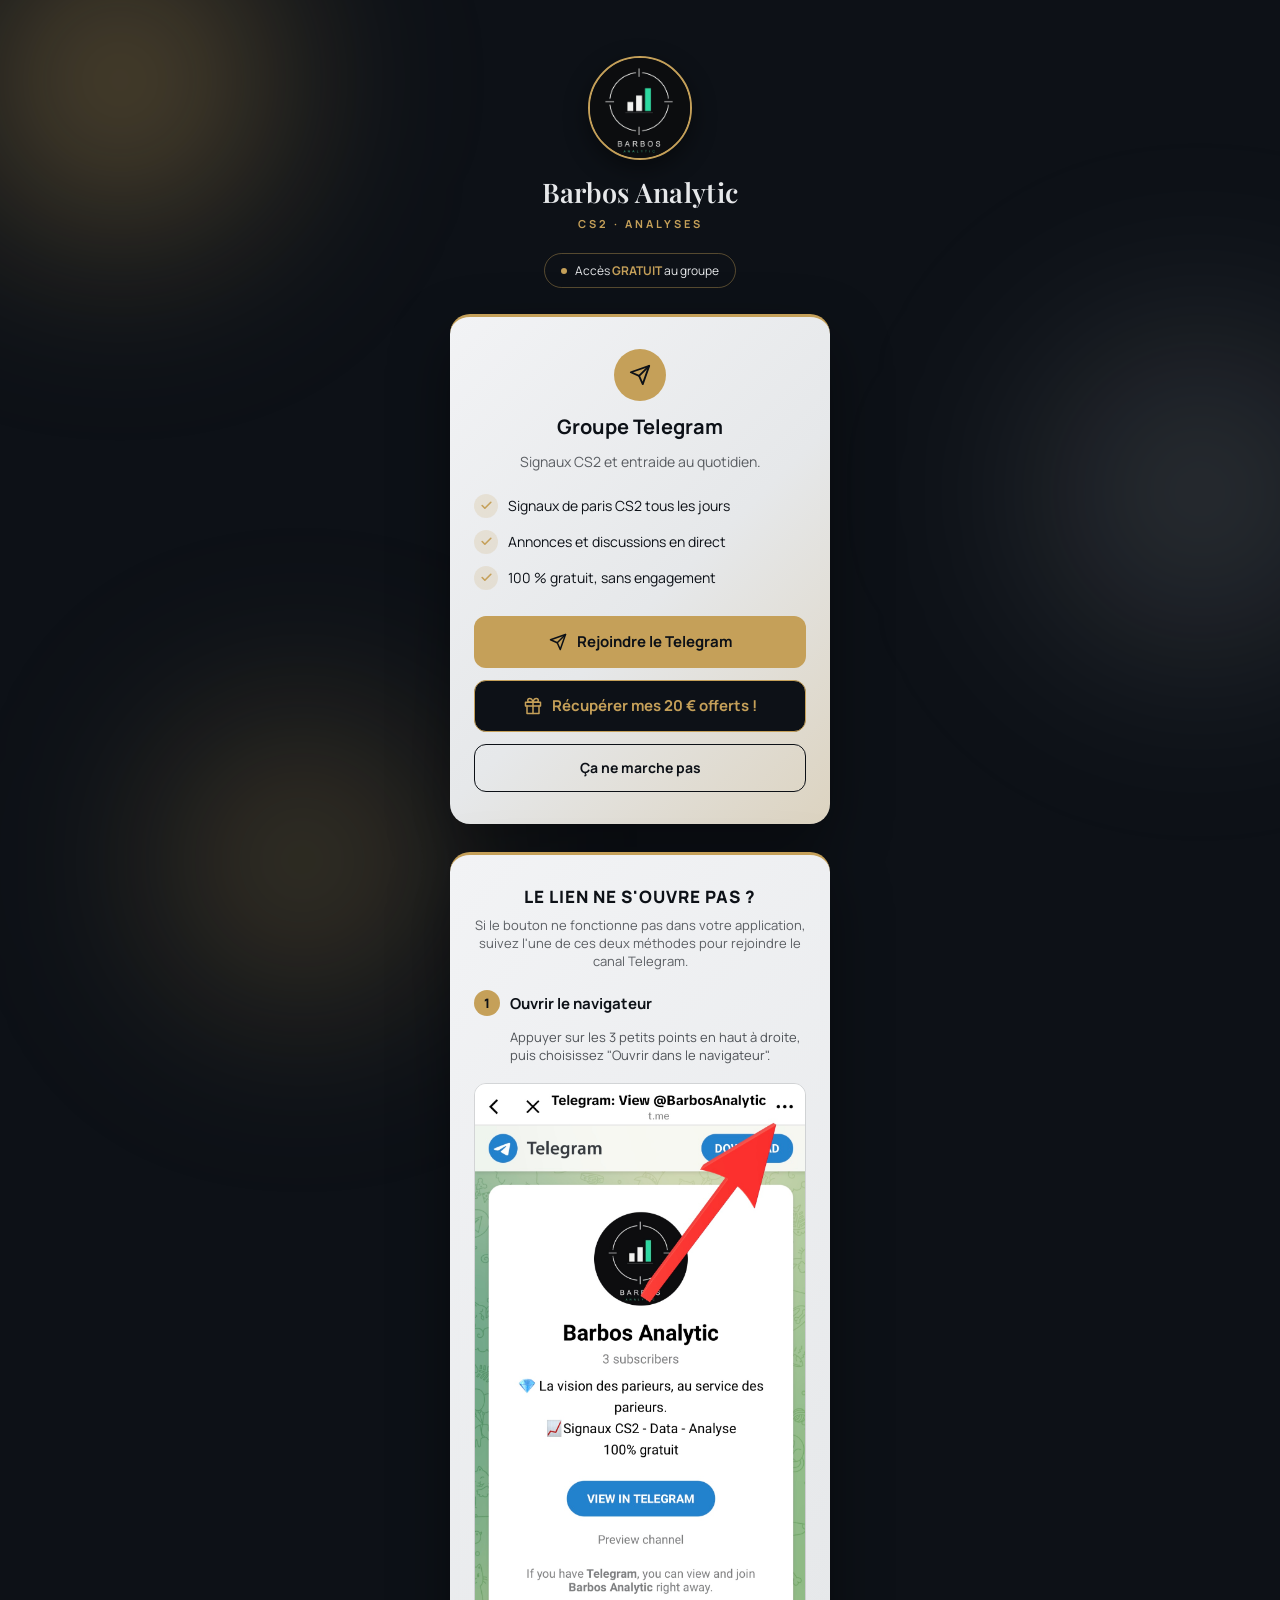
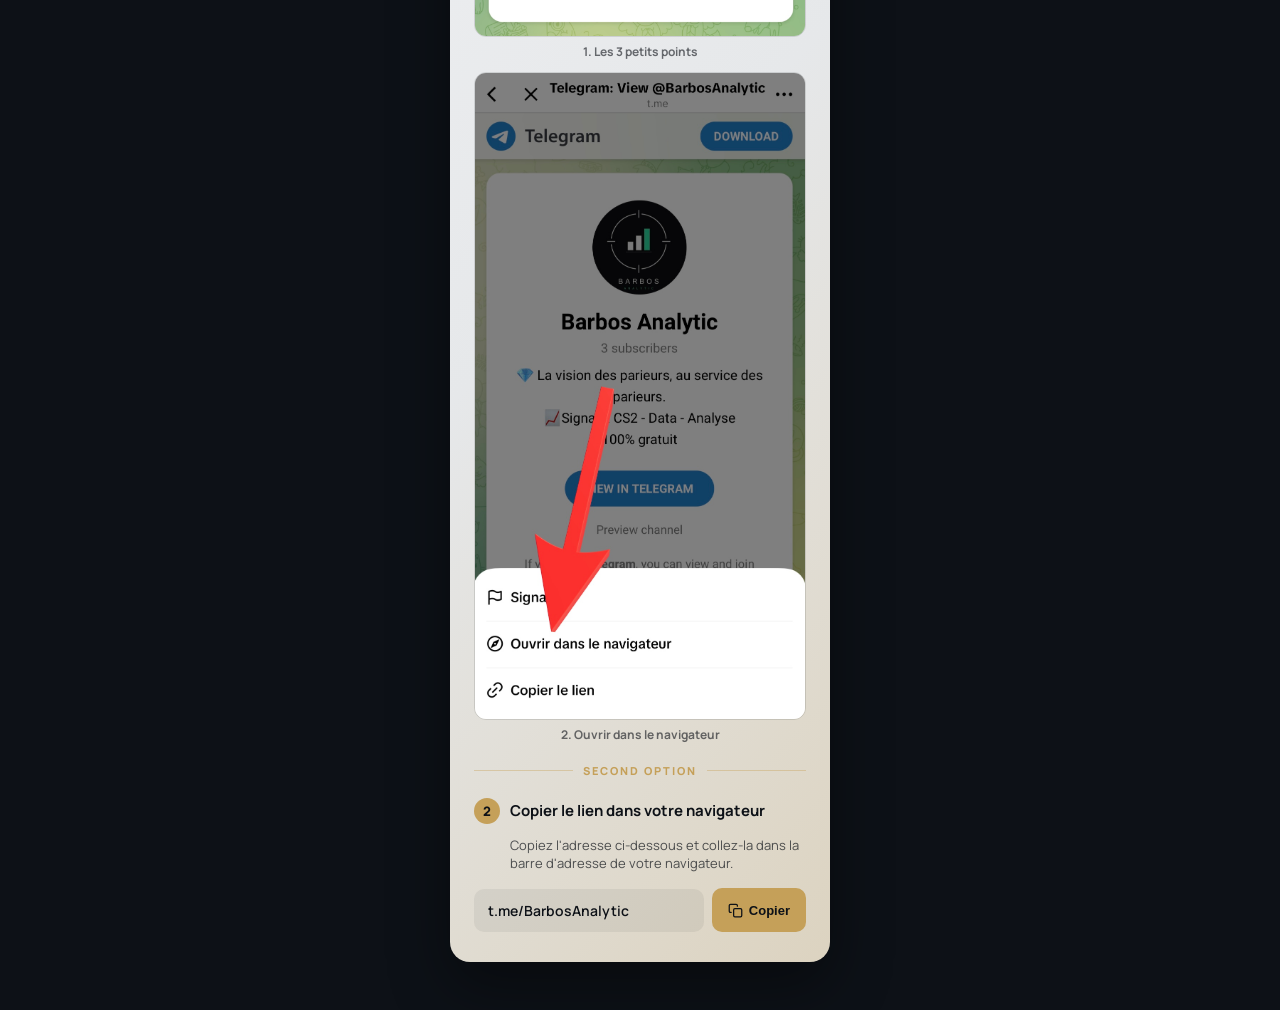
==== index.html @ 4b5868a9 "Add files via upload" ====
<!doctype html>
<html lang="fr">
<head>
<meta charset="utf-8">
<meta name="viewport" content="width=device-width, initial-scale=1">
<title>Barbos Analytic</title>
<link rel="preconnect" href="https://fonts.googleapis.com">
<link href="https://fonts.googleapis.com/css2?family=Playfair+Display:wght@600;700&family=Manrope:wght@400;500;600;700;800&display=swap" rel="stylesheet">
<style>
  *{box-sizing:border-box}
  html{scroll-behavior:smooth}
  body{margin:0; background:#0D1117;}
  a{text-decoration:none}

  @keyframes drift1 {
    0%, 100% { transform: translate(0, 0) scale(1); }
    50% { transform: translate(50px, -40px) scale(1.12); }
  }
  @keyframes drift2 {
    0%, 100% { transform: translate(0, 0) scale(1); }
    50% { transform: translate(-60px, 50px) scale(1.08); }
  }
  @keyframes drift3 {
    0%, 100% { transform: translate(0, 0) scale(1); }
    50% { transform: translate(40px, 45px) scale(1.15); }
  }
  .bg-blob {
    position: fixed;
    border-radius: 50%;
    filter: blur(90px);
    pointer-events: none;
    z-index: 0;
    will-change: transform;
  }
  .bg-blob-1 {
    top: -140px; left: -100px; width: 440px; height: 440px;
    background: radial-gradient(circle, rgba(197,160,89,0.55), rgba(197,160,89,0) 70%);
    animation: drift1 22s ease-in-out infinite;
  }
  .bg-blob-2 {
    top: 28%; right: -160px; width: 480px; height: 480px;
    background: radial-gradient(circle, rgba(230,232,234,0.20), rgba(230,232,234,0) 70%);
    animation: drift2 26s ease-in-out infinite;
  }
  .bg-blob-3 {
    bottom: -160px; left: 8%; width: 400px; height: 400px;
    background: radial-gradient(circle, rgba(197,160,89,0.38), rgba(197,160,89,0) 70%);
    animation: drift3 30s ease-in-out infinite;
  }
  @media (prefers-reduced-motion: reduce) {
    .bg-blob { animation: none; }
  }

  .btn-animate {
    transition: transform 0.15s ease, box-shadow 0.15s ease;
  }
  .btn-animate:hover {
    transform: translateY(-2px) scale(1.02);
    box-shadow: 0 8px 18px rgba(197,160,89,0.35);
  }
  .btn-animate:active {
    transform: translateY(0) scale(0.96);
    box-shadow: none;
  }

  .glass-card {
    background: linear-gradient(135deg, #F2F3F5 0%, #E6E8EA 55%, #DCD3C0 100%);
  }
</style>
</head>
<body>

<div class="bg-blob bg-blob-1"></div>
<div class="bg-blob bg-blob-2"></div>
<div class="bg-blob bg-blob-3"></div>

<div style="position: relative; z-index: 1; width: 100%; min-height: 100vh; display: flex; flex-direction: column; align-items: center; padding: 56px 20px 48px; font-family: 'Manrope', system-ui, sans-serif;">

  <div style="display: flex; flex-direction: column; align-items: center; gap: 14px; margin-bottom: 22px;">
    <img src="images/logo.webp" alt="Barbos Analytic" style="width: 104px; height: 104px; border-radius: 50%; object-fit: cover; border: 2px solid #C5A059; box-shadow: 0 8px 24px rgba(0,0,0,0.45);">
    <div style="display: flex; flex-direction: column; align-items: center; gap: 6px;">
      <h1 style="margin: 0; font-family: 'Playfair Display', Georgia, serif; font-size: 27px; font-weight: 600; color: #E6E8EA; text-align: center; letter-spacing: 0.3px;">Barbos Analytic</h1>
      <span style="font-size: 11px; font-weight: 700; letter-spacing: 3px; color: #C5A059; text-transform: uppercase;">CS2 · Analyses</span>
    </div>
  </div>

  <div style="display: inline-flex; align-items: center; gap: 8px; padding: 8px 16px; border-radius: 999px; border: 1px solid rgba(197,160,89,0.4); margin-bottom: 26px;">
    <span style="width: 6px; height: 6px; border-radius: 50%; background: #C5A059;"></span>
    <span style="font-size: 12px; color: #E6E8EA;">Accès <span style="color: #C5A059; font-weight: 700;">GRATUIT</span> au groupe</span>
  </div>

  <div class="glass-card" style="width: 100%; max-width: 380px; border-radius: 20px; border-top: 3px solid #C5A059; padding: 32px 24px; box-shadow: 0 24px 60px rgba(0,0,0,0.4);">
   <div style="position: relative; z-index: 1; display: flex; flex-direction: column; gap: 22px;">

    <div style="display: flex; flex-direction: column; align-items: center; gap: 12px;">
      <div style="width: 52px; height: 52px; border-radius: 50%; background: #C5A059; display: flex; align-items: center; justify-content: center;">
        <svg width="22" height="22" viewBox="0 0 24 24" fill="none" stroke="#0D1117" stroke-width="2" stroke-linecap="round" stroke-linejoin="round"><line x1="22" y1="2" x2="11" y2="13"></line><polygon points="22 2 15 22 11 13 2 9 22 2"></polygon></svg>
      </div>
      <h2 style="margin: 0; font-size: 20px; font-weight: 700; color: #0D1117; text-align: center;">Groupe Telegram</h2>
      <p style="margin: 0; font-size: 14px; color: rgba(13,17,23,0.65); text-align: center; line-height: 1.4;">Signaux CS2 et entraide au quotidien.</p>
    </div>

    <div style="display: flex; flex-direction: column; gap: 12px;">
      <div style="display: flex; align-items: center; gap: 10px;">
        <span style="flex: none; width: 24px; height: 24px; border-radius: 50%; background: rgba(197,160,89,0.18); display: flex; align-items: center; justify-content: center;">
          <svg width="13" height="13" viewBox="0 0 24 24" fill="none" stroke="#C5A059" stroke-width="3" stroke-linecap="round" stroke-linejoin="round"><polyline points="20 6 9 17 4 12"></polyline></svg>
        </span>
        <span style="font-size: 14px; color: #0D1117;">Signaux de paris CS2 tous les jours</span>
      </div>
      <div style="display: flex; align-items: center; gap: 10px;">
        <span style="flex: none; width: 24px; height: 24px; border-radius: 50%; background: rgba(197,160,89,0.18); display: flex; align-items: center; justify-content: center;">
          <svg width="13" height="13" viewBox="0 0 24 24" fill="none" stroke="#C5A059" stroke-width="3" stroke-linecap="round" stroke-linejoin="round"><polyline points="20 6 9 17 4 12"></polyline></svg>
        </span>
        <span style="font-size: 14px; color: #0D1117;">Annonces et discussions en direct</span>
      </div>
      <div style="display: flex; align-items: center; gap: 10px;">
        <span style="flex: none; width: 24px; height: 24px; border-radius: 50%; background: rgba(197,160,89,0.18); display: flex; align-items: center; justify-content: center;">
          <svg width="13" height="13" viewBox="0 0 24 24" fill="none" stroke="#C5A059" stroke-width="3" stroke-linecap="round" stroke-linejoin="round"><polyline points="20 6 9 17 4 12"></polyline></svg>
        </span>
        <span style="font-size: 14px; color: #0D1117;">100 % gratuit, sans engagement</span>
      </div>
    </div>

    <div style="display: flex; flex-direction: column; gap: 12px; margin-top: 4px;">
      <a href="https://t.me/BarbosAnalytic" class="btn-animate" style="display: flex; align-items: center; justify-content: center; gap: 10px; height: 52px; border-radius: 12px; background: #C5A059; color: #0D1117; font-weight: 700; font-size: 15px;">
        <svg width="18" height="18" viewBox="0 0 24 24" fill="none" stroke="#0D1117" stroke-width="2" stroke-linecap="round" stroke-linejoin="round"><line x1="22" y1="2" x2="11" y2="13"></line><polygon points="22 2 15 22 11 13 2 9 22 2"></polygon></svg>
        Rejoindre le Telegram
      </a>
      <a href="https://stake.bet/?c=BarbosAnalytics&offer=barbosanalytic" target="_blank" rel="noopener sponsored" class="btn-animate" style="display: flex; align-items: center; justify-content: center; gap: 10px; height: 52px; border-radius: 12px; background: #0D1117; border: 1.5px solid #C5A059; color: #C5A059; font-weight: 700; font-size: 15px;">
        <svg width="18" height="18" viewBox="0 0 24 24" fill="none" stroke="#C5A059" stroke-width="2" stroke-linecap="round" stroke-linejoin="round"><polyline points="20 12 20 22 4 22 4 12"></polyline><rect x="2" y="7" width="20" height="5"></rect><line x1="12" y1="22" x2="12" y2="7"></line><path d="M12 7H7.5a2.5 2.5 0 0 1 0-5C11 2 12 7 12 7z"></path><path d="M12 7h4.5a2.5 2.5 0 0 0 0-5C13 2 12 7 12 7z"></path></svg>
        Récupérer mes 20 € offerts !
      </a>
      <a href="#aide" class="btn-animate" style="display: flex; align-items: center; justify-content: center; gap: 10px; height: 48px; border-radius: 12px; background: transparent; border: 1.5px solid #0D1117; color: #0D1117; font-weight: 700; font-size: 14px;">
        Ça ne marche pas
      </a>
    </div>
   </div>
  </div>

  <div id="aide" class="glass-card" style="width: 100%; max-width: 380px; border-radius: 20px; border-top: 3px solid #C5A059; padding: 30px 24px; box-shadow: 0 24px 60px rgba(0,0,0,0.4); margin-top: 28px;">
   <div style="position: relative; z-index: 1; display: flex; flex-direction: column; gap: 20px;">

    <div style="display: flex; flex-direction: column; gap: 8px; text-align: center;">
      <h2 style="margin: 0; font-size: 17px; font-weight: 800; letter-spacing: 1px; color: #0D1117;">LE LIEN NE S'OUVRE PAS ?</h2>
      <p style="margin: 0; font-size: 13px; color: rgba(13,17,23,0.65); line-height: 1.4;">Si le bouton ne fonctionne pas dans votre application, suivez l'une de ces deux méthodes pour rejoindre le canal Telegram.</p>
    </div>

    <div style="display: flex; flex-direction: column; gap: 12px;">
      <div style="display: flex; align-items: center; gap: 10px;">
        <span style="flex: none; width: 26px; height: 26px; border-radius: 50%; background: #C5A059; color: #0D1117; font-weight: 800; font-size: 13px; display: flex; align-items: center; justify-content: center;">1</span>
        <span style="font-size: 15px; font-weight: 700; color: #0D1117;">Ouvrir le navigateur</span>
      </div>
      <p style="margin: 0 0 0 36px; font-size: 13px; color: rgba(13,17,23,0.7); line-height: 1.4;">Appuyer sur les 3 petits points en haut à droite, puis choisissez "Ouvrir dans le navigateur".</p>

      <div style="display: flex; flex-direction: column; gap: 6px; margin-top: 6px;">
        <img src="images/step1-3points.jpg" alt="Les 3 petits points" style="width: 100%; border-radius: 12px; border: 1px solid rgba(13,17,23,0.12);">
        <span style="font-size: 12px; font-weight: 700; color: rgba(13,17,23,0.6); text-align: center;">1. Les 3 petits points</span>
      </div>
      <div style="display: flex; flex-direction: column; gap: 6px;">
        <img src="images/step2-navigateur.jpg" alt="Ouvrir dans le navigateur" style="width: 100%; border-radius: 12px; border: 1px solid rgba(13,17,23,0.12);">
        <span style="font-size: 12px; font-weight: 700; color: rgba(13,17,23,0.6); text-align: center;">2. Ouvrir dans le navigateur</span>
      </div>
    </div>

    <div style="display: flex; align-items: center; gap: 10px;">
      <span style="flex: 1; height: 1px; background: rgba(197,160,89,0.4);"></span>
      <span style="font-size: 11px; font-weight: 800; letter-spacing: 2px; color: #C5A059;">SECOND OPTION</span>
      <span style="flex: 1; height: 1px; background: rgba(197,160,89,0.4);"></span>
    </div>

    <div style="display: flex; flex-direction: column; gap: 12px;">
      <div style="display: flex; align-items: center; gap: 10px;">
        <span style="flex: none; width: 26px; height: 26px; border-radius: 50%; background: #C5A059; color: #0D1117; font-weight: 800; font-size: 13px; display: flex; align-items: center; justify-content: center;">2</span>
        <span style="font-size: 15px; font-weight: 700; color: #0D1117;">Copier le lien dans votre navigateur</span>
      </div>
      <p style="margin: 0 0 0 36px; font-size: 13px; color: rgba(13,17,23,0.7); line-height: 1.4;">Copiez l'adresse ci-dessous et collez-la dans la barre d'adresse de votre navigateur.</p>

      <div style="display: flex; align-items: center; gap: 8px; margin-top: 4px;">
        <div style="flex: 1; padding: 12px 14px; background: rgba(13,17,23,0.06); border-radius: 10px; font-size: 14px; font-weight: 600; color: #0D1117; overflow: hidden; text-overflow: ellipsis; white-space: nowrap;">t.me/BarbosAnalytic</div>
        <button id="copyBtn" style="flex: none; display: flex; align-items: center; gap: 6px; height: 44px; padding: 0 16px; border-radius: 10px; border: none; background: #C5A059; color: #0D1117; font-weight: 700; font-size: 13px; cursor: pointer;">
          <svg width="15" height="15" viewBox="0 0 24 24" fill="none" stroke="#0D1117" stroke-width="2" stroke-linecap="round" stroke-linejoin="round"><rect x="9" y="9" width="13" height="13" rx="2"></rect><path d="M5 15H4a2 2 0 0 1-2-2V4a2 2 0 0 1 2-2h9a2 2 0 0 1 2 2v1"></path></svg>
          <span id="copyLabel">Copier</span>
        </button>
      </div>
    </div>
   </div>
  </div>

</div>

<script>
  document.getElementById('copyBtn').addEventListener('click', function () {
    var label = document.getElementById('copyLabel');
    function done() {
      label.textContent = 'Copié !';
      setTimeout(function () { label.textContent = 'Copier'; }, 2000);
    }
    if (navigator.clipboard && navigator.clipboard.writeText) {
      navigator.clipboard.writeText('https://t.me/BarbosAnalytic').then(done).catch(done);
    } else {
      done();
    }
  });
</script>

</body>
</html>
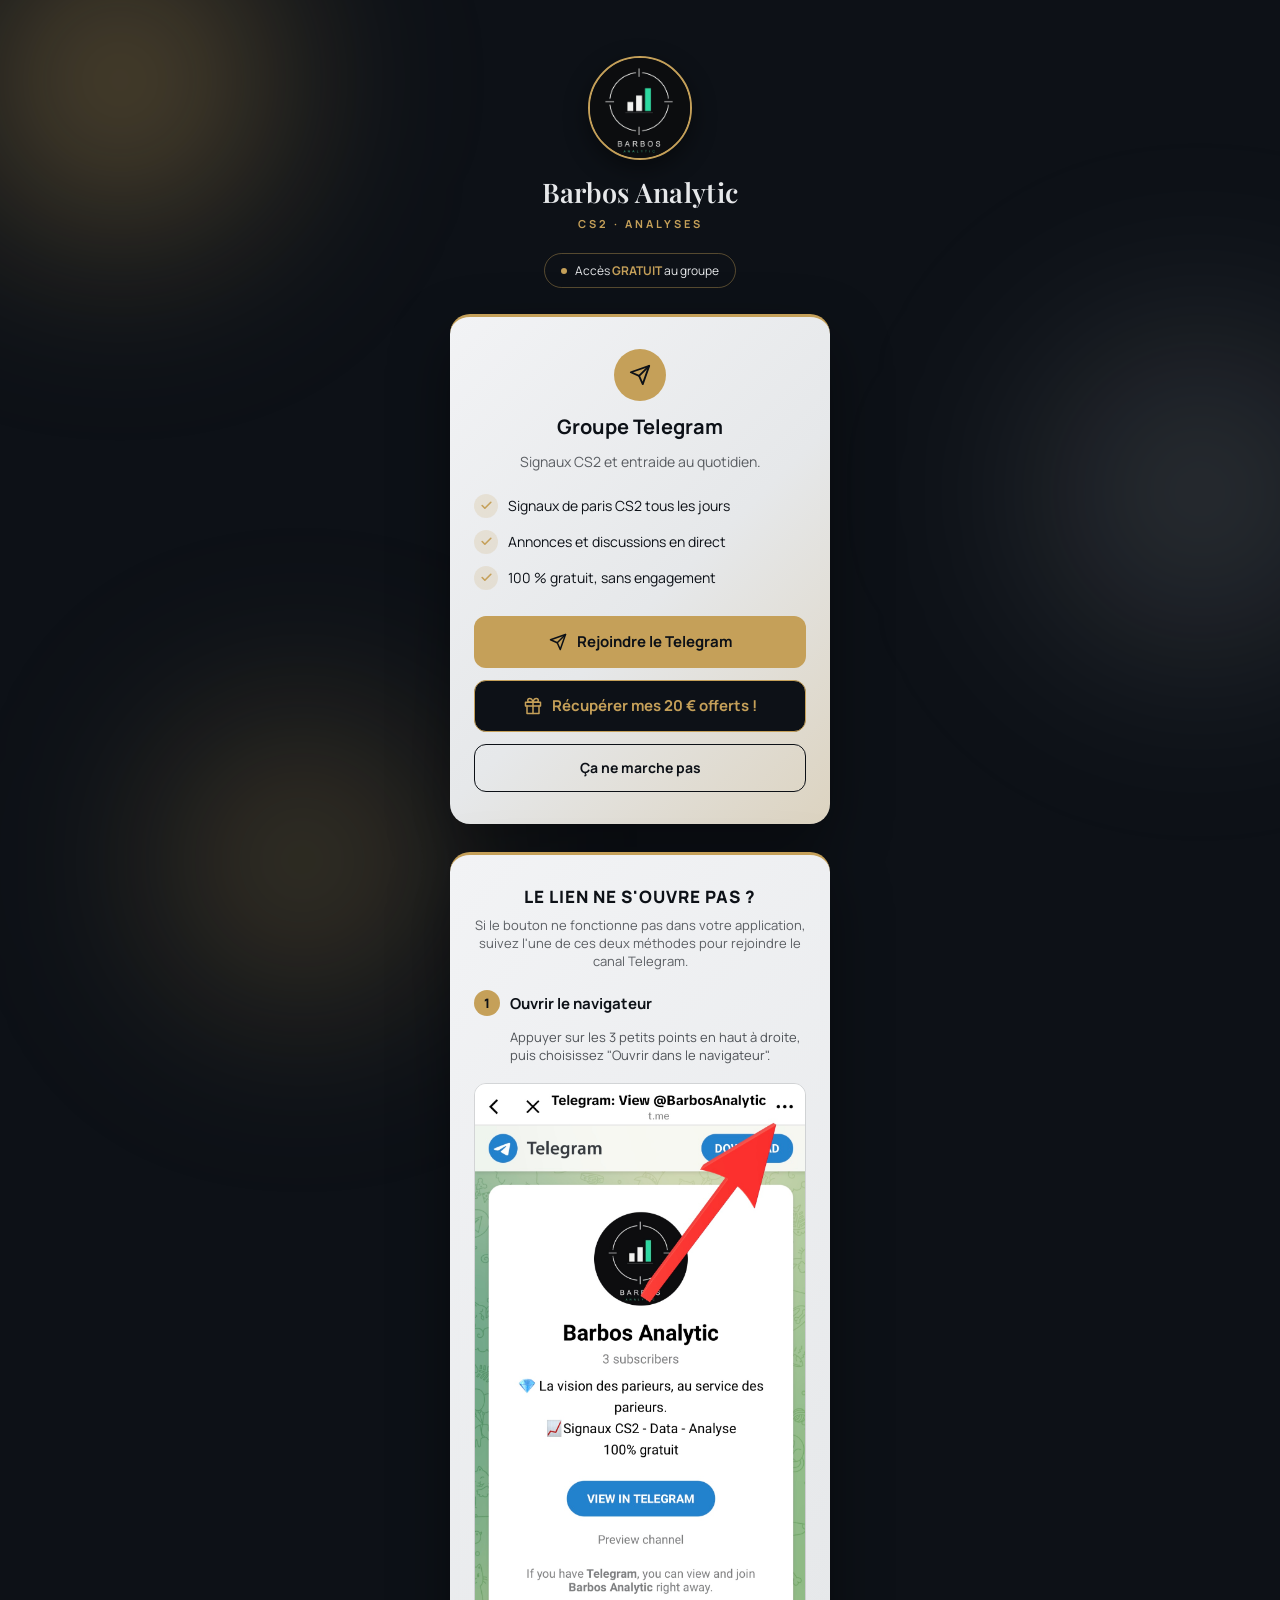
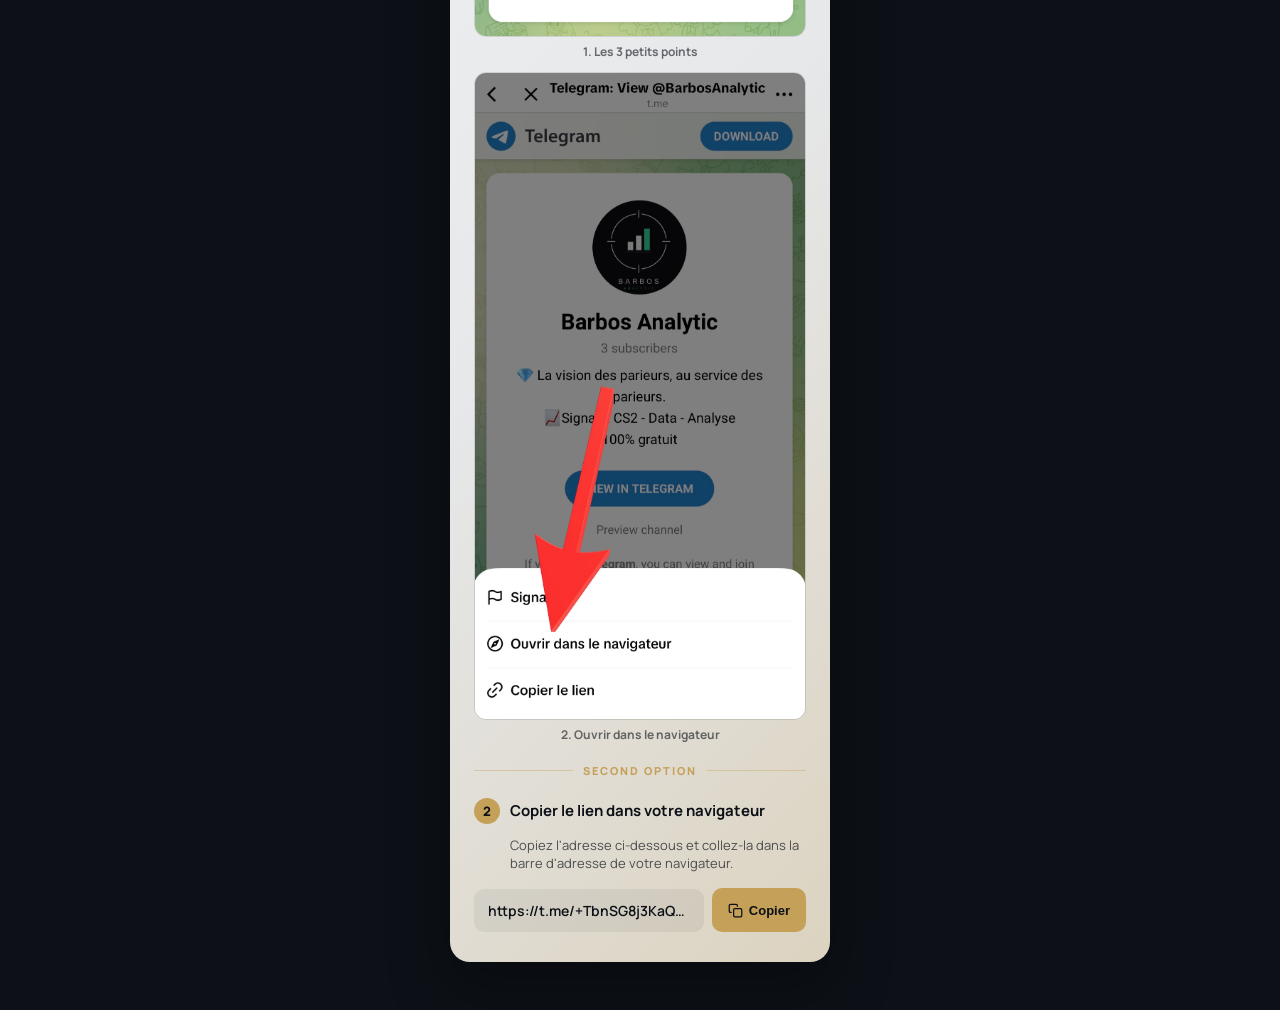
==== commit 3aabb7e3: "Add files via upload" ====
--- a/index.html
+++ b/index.html
@@ -122,7 +122,7 @@
     </div>
 
     <div style="display: flex; flex-direction: column; gap: 12px; margin-top: 4px;">
-      <a href="https://t.me/BarbosAnalytic" class="btn-animate" style="display: flex; align-items: center; justify-content: center; gap: 10px; height: 52px; border-radius: 12px; background: #C5A059; color: #0D1117; font-weight: 700; font-size: 15px;">
+      <a href="https://t.me/+TbnSG8j3KaQzMmY0" class="btn-animate" style="display: flex; align-items: center; justify-content: center; gap: 10px; height: 52px; border-radius: 12px; background: #C5A059; color: #0D1117; font-weight: 700; font-size: 15px;">
         <svg width="18" height="18" viewBox="0 0 24 24" fill="none" stroke="#0D1117" stroke-width="2" stroke-linecap="round" stroke-linejoin="round"><line x1="22" y1="2" x2="11" y2="13"></line><polygon points="22 2 15 22 11 13 2 9 22 2"></polygon></svg>
         Rejoindre le Telegram
       </a>
@@ -176,7 +176,7 @@
       <p style="margin: 0 0 0 36px; font-size: 13px; color: rgba(13,17,23,0.7); line-height: 1.4;">Copiez l'adresse ci-dessous et collez-la dans la barre d'adresse de votre navigateur.</p>
 
       <div style="display: flex; align-items: center; gap: 8px; margin-top: 4px;">
-        <div style="flex: 1; padding: 12px 14px; background: rgba(13,17,23,0.06); border-radius: 10px; font-size: 14px; font-weight: 600; color: #0D1117; overflow: hidden; text-overflow: ellipsis; white-space: nowrap;">t.me/BarbosAnalytic</div>
+        <div style="flex: 1; padding: 12px 14px; background: rgba(13,17,23,0.06); border-radius: 10px; font-size: 14px; font-weight: 600; color: #0D1117; overflow: hidden; text-overflow: ellipsis; white-space: nowrap;">https://t.me/+TbnSG8j3KaQzMmY0</div>
         <button id="copyBtn" style="flex: none; display: flex; align-items: center; gap: 6px; height: 44px; padding: 0 16px; border-radius: 10px; border: none; background: #C5A059; color: #0D1117; font-weight: 700; font-size: 13px; cursor: pointer;">
           <svg width="15" height="15" viewBox="0 0 24 24" fill="none" stroke="#0D1117" stroke-width="2" stroke-linecap="round" stroke-linejoin="round"><rect x="9" y="9" width="13" height="13" rx="2"></rect><path d="M5 15H4a2 2 0 0 1-2-2V4a2 2 0 0 1 2-2h9a2 2 0 0 1 2 2v1"></path></svg>
           <span id="copyLabel">Copier</span>
@@ -196,7 +196,7 @@
       setTimeout(function () { label.textContent = 'Copier'; }, 2000);
     }
     if (navigator.clipboard && navigator.clipboard.writeText) {
-      navigator.clipboard.writeText('https://t.me/BarbosAnalytic').then(done).catch(done);
+      navigator.clipboard.writeText('https://t.me/+TbnSG8j3KaQzMmY0').then(done).catch(done);
     } else {
       done();
     }
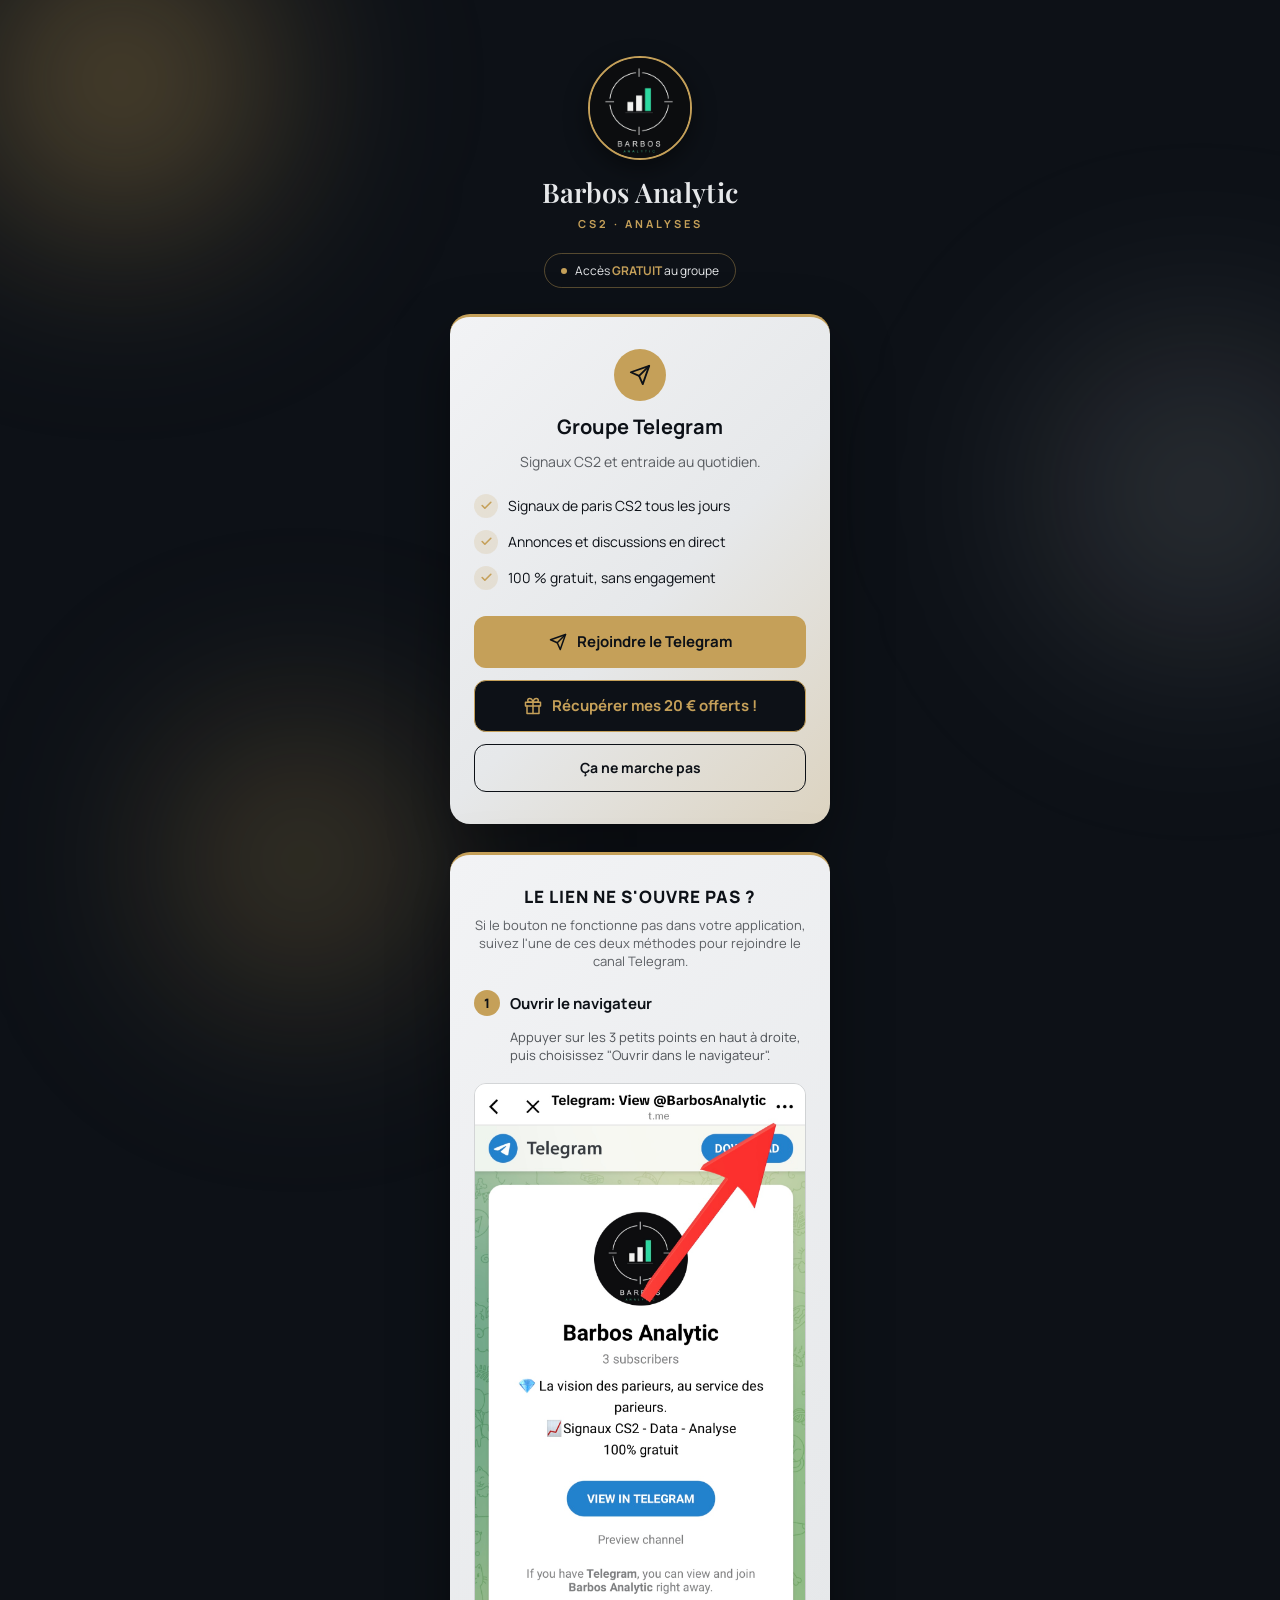
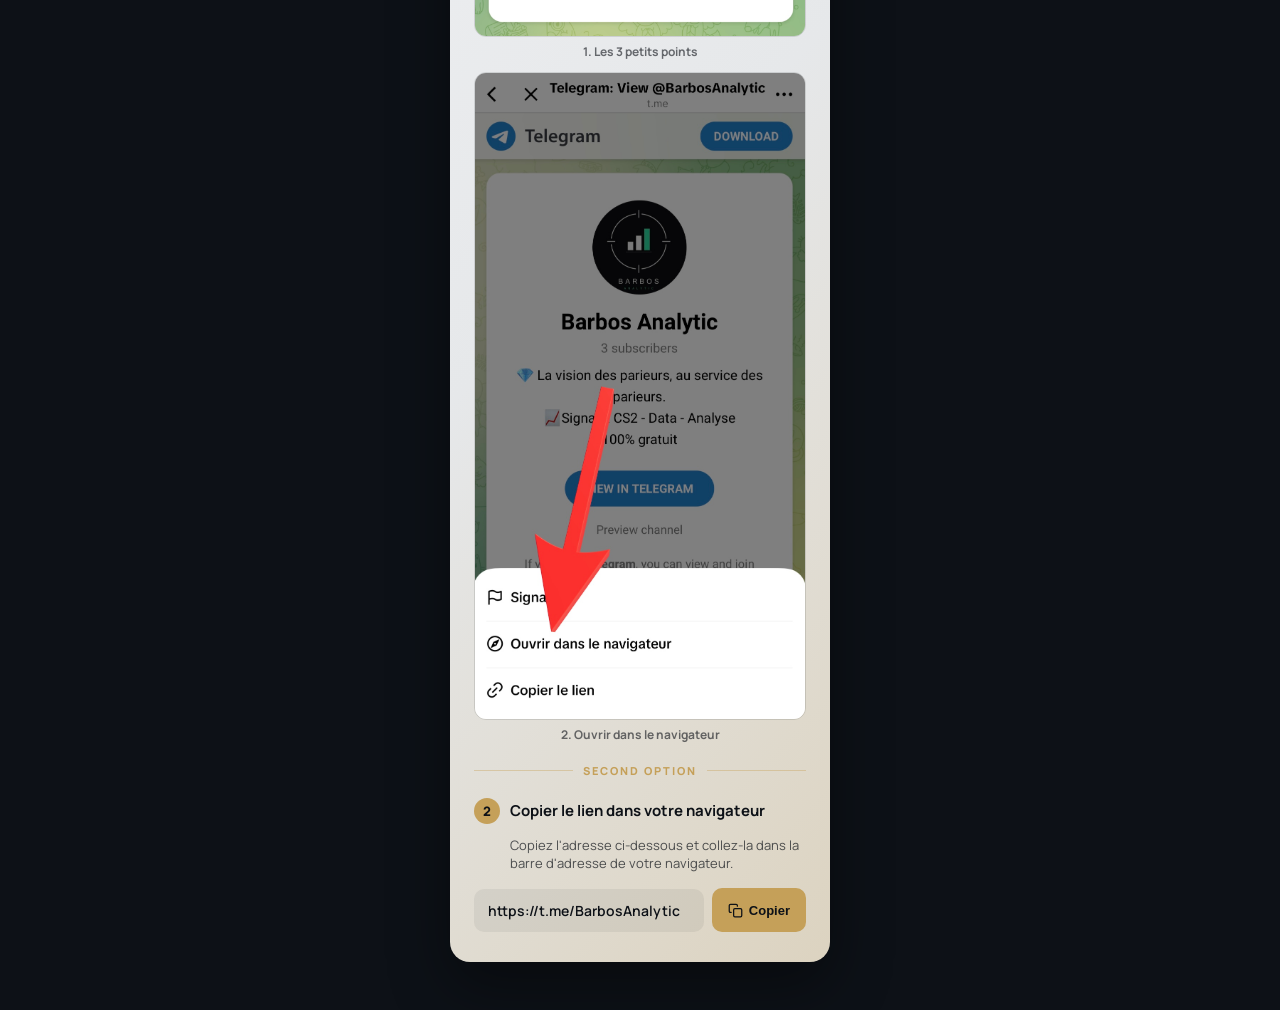
==== commit 1a441b22: "Update Telegram link and address in index.html" ====
--- a/index.html
+++ b/index.html
@@ -122,7 +122,7 @@
     </div>
 
     <div style="display: flex; flex-direction: column; gap: 12px; margin-top: 4px;">
-      <a href="https://t.me/+TbnSG8j3KaQzMmY0" class="btn-animate" style="display: flex; align-items: center; justify-content: center; gap: 10px; height: 52px; border-radius: 12px; background: #C5A059; color: #0D1117; font-weight: 700; font-size: 15px;">
+      <a href="https://t.me/BarbosAnalytic" class="btn-animate" style="display: flex; align-items: center; justify-content: center; gap: 10px; height: 52px; border-radius: 12px; background: #C5A059; color: #0D1117; font-weight: 700; font-size: 15px;">
         <svg width="18" height="18" viewBox="0 0 24 24" fill="none" stroke="#0D1117" stroke-width="2" stroke-linecap="round" stroke-linejoin="round"><line x1="22" y1="2" x2="11" y2="13"></line><polygon points="22 2 15 22 11 13 2 9 22 2"></polygon></svg>
         Rejoindre le Telegram
       </a>
@@ -176,7 +176,7 @@
       <p style="margin: 0 0 0 36px; font-size: 13px; color: rgba(13,17,23,0.7); line-height: 1.4;">Copiez l'adresse ci-dessous et collez-la dans la barre d'adresse de votre navigateur.</p>
 
       <div style="display: flex; align-items: center; gap: 8px; margin-top: 4px;">
-        <div style="flex: 1; padding: 12px 14px; background: rgba(13,17,23,0.06); border-radius: 10px; font-size: 14px; font-weight: 600; color: #0D1117; overflow: hidden; text-overflow: ellipsis; white-space: nowrap;">https://t.me/+TbnSG8j3KaQzMmY0</div>
+        <div style="flex: 1; padding: 12px 14px; background: rgba(13,17,23,0.06); border-radius: 10px; font-size: 14px; font-weight: 600; color: #0D1117; overflow: hidden; text-overflow: ellipsis; white-space: nowrap;">https://t.me/BarbosAnalytic</div>
         <button id="copyBtn" style="flex: none; display: flex; align-items: center; gap: 6px; height: 44px; padding: 0 16px; border-radius: 10px; border: none; background: #C5A059; color: #0D1117; font-weight: 700; font-size: 13px; cursor: pointer;">
           <svg width="15" height="15" viewBox="0 0 24 24" fill="none" stroke="#0D1117" stroke-width="2" stroke-linecap="round" stroke-linejoin="round"><rect x="9" y="9" width="13" height="13" rx="2"></rect><path d="M5 15H4a2 2 0 0 1-2-2V4a2 2 0 0 1 2-2h9a2 2 0 0 1 2 2v1"></path></svg>
           <span id="copyLabel">Copier</span>
@@ -196,7 +196,7 @@
       setTimeout(function () { label.textContent = 'Copier'; }, 2000);
     }
     if (navigator.clipboard && navigator.clipboard.writeText) {
-      navigator.clipboard.writeText('https://t.me/+TbnSG8j3KaQzMmY0').then(done).catch(done);
+      navigator.clipboard.writeText('https://t.me/BarbosAnalytic').then(done).catch(done);
     } else {
       done();
     }
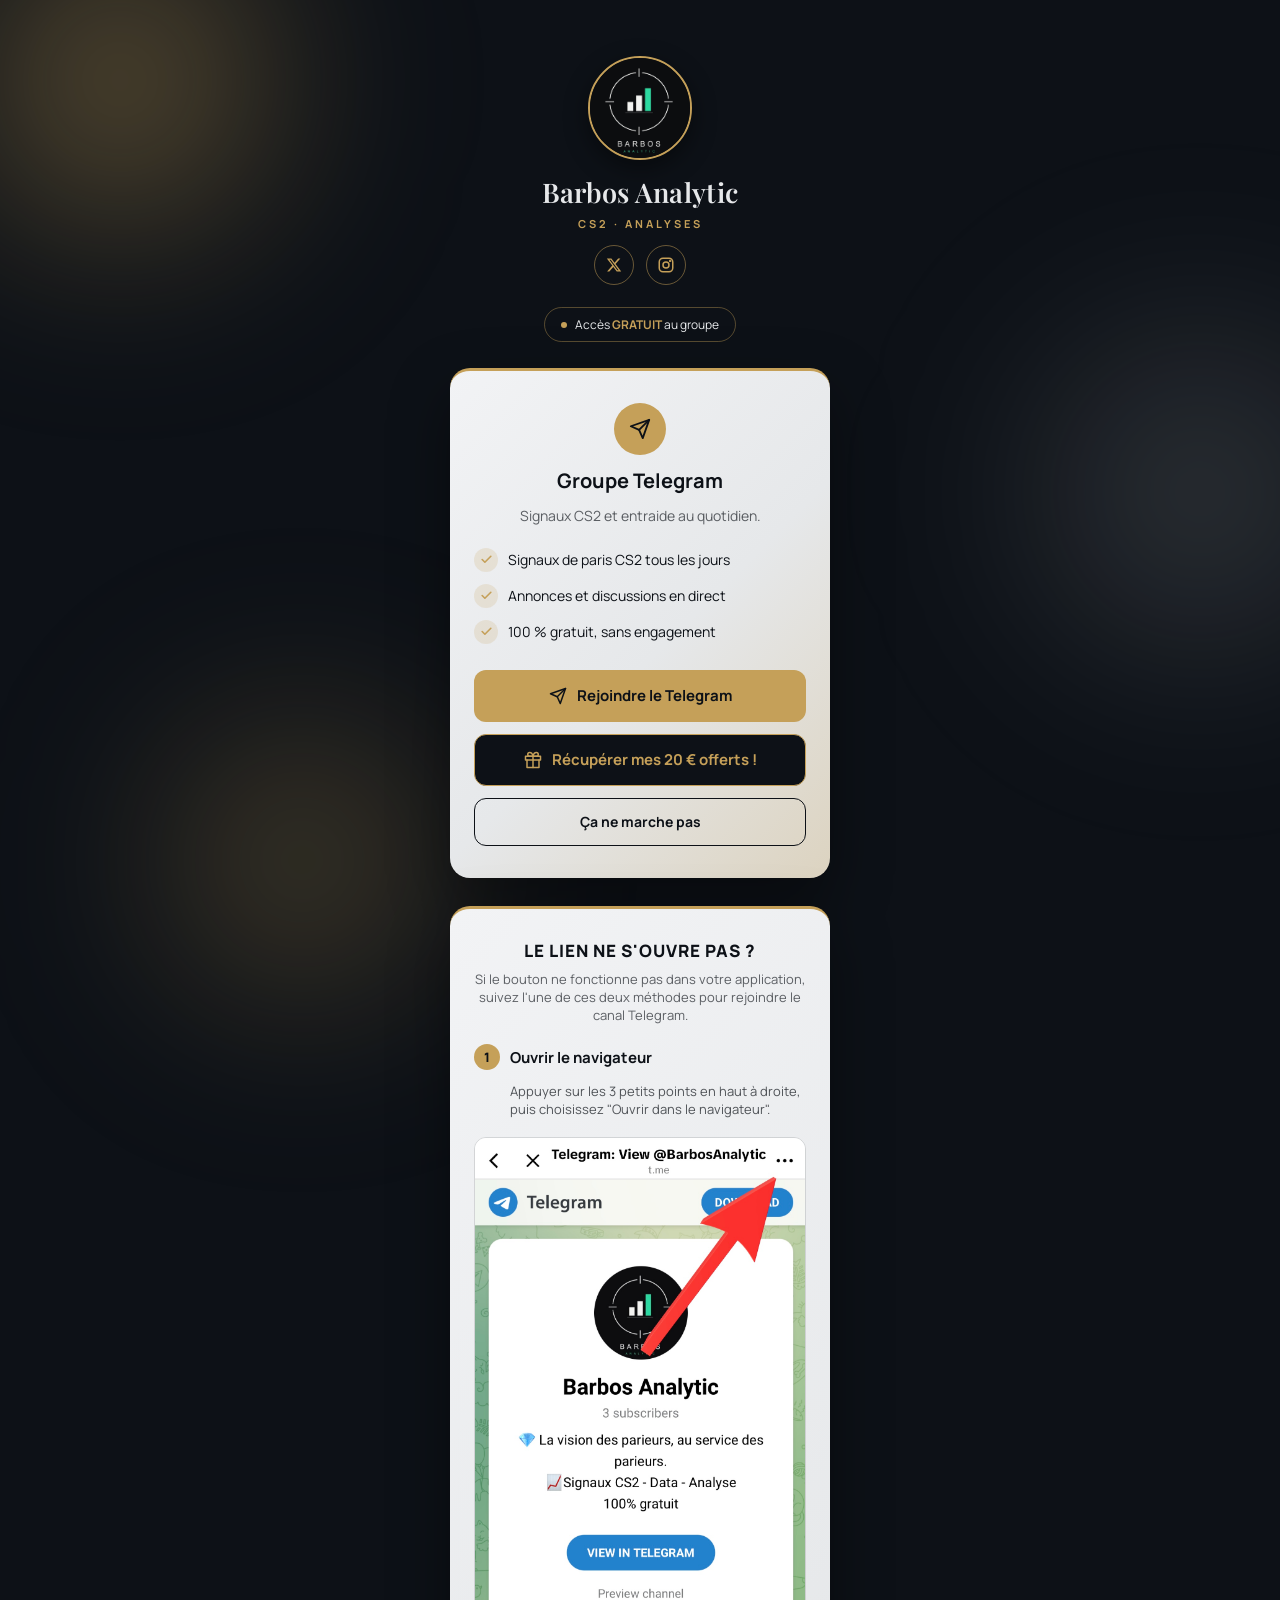
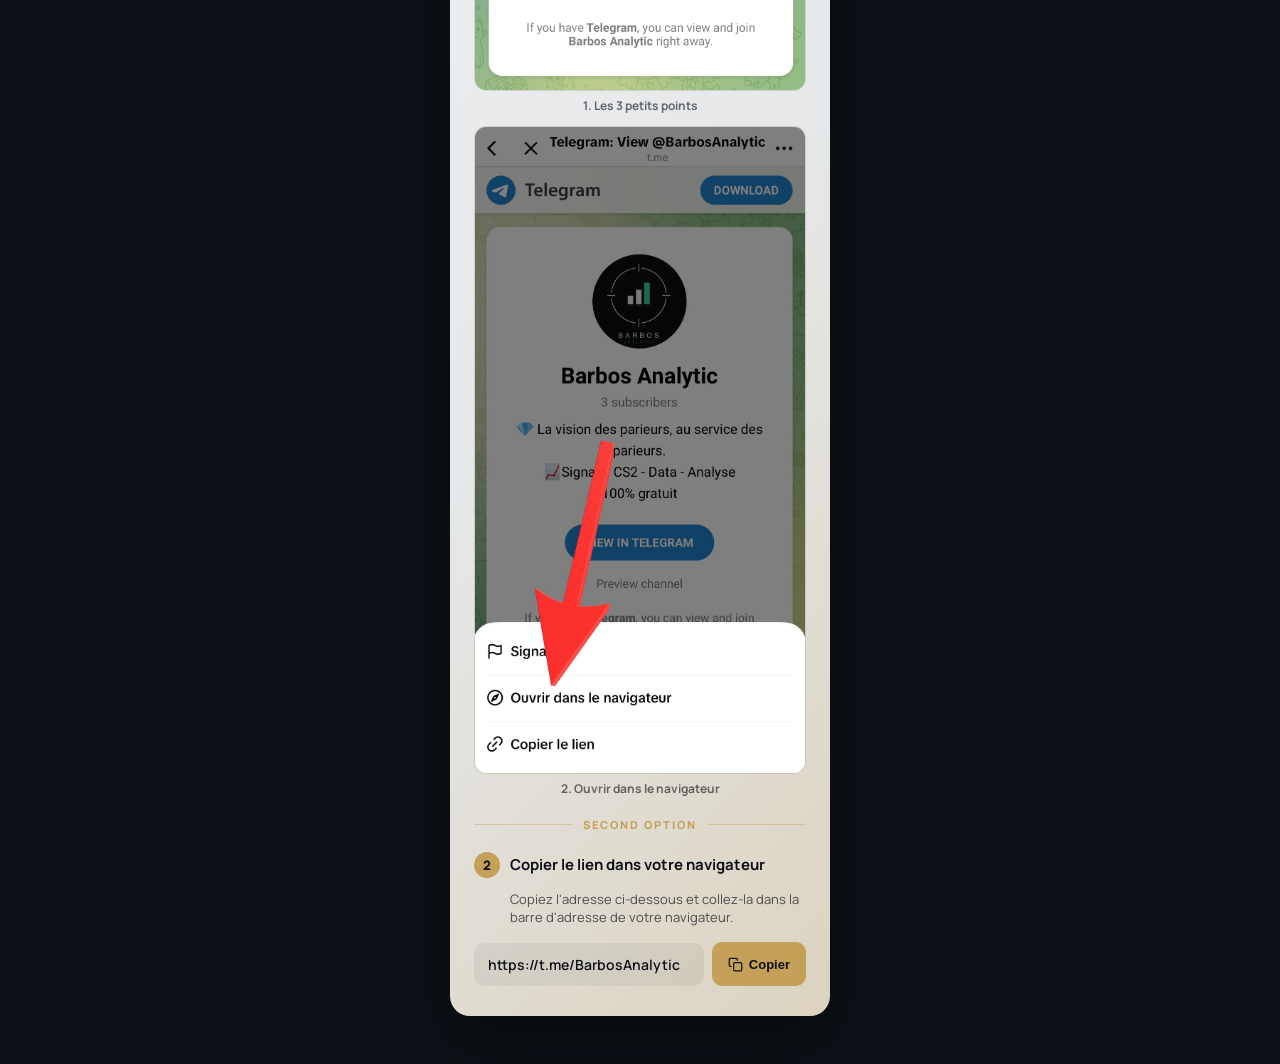
==== commit 80489fd8: "Add X and Instagram links to home page Co-Authored-By: Claude Opus 5.5 <noreply@anthropic.com>" ====
--- a/index.html
+++ b/index.html
@@ -81,6 +81,14 @@
     <div style="display: flex; flex-direction: column; align-items: center; gap: 6px;">
       <h1 style="margin: 0; font-family: 'Playfair Display', Georgia, serif; font-size: 27px; font-weight: 600; color: #E6E8EA; text-align: center; letter-spacing: 0.3px;">Barbos Analytic</h1>
       <span style="font-size: 11px; font-weight: 700; letter-spacing: 3px; color: #C5A059; text-transform: uppercase;">CS2 · Analyses</span>
+    </div>
+    <div style="display: flex; align-items: center; justify-content: center; gap: 12px;">
+      <a href="https://x.com/BarbosAnalytic" target="_blank" rel="noopener" aria-label="Barbos Analytic sur X (Twitter)" class="btn-animate" style="display: flex; align-items: center; justify-content: center; width: 40px; height: 40px; border-radius: 50%; border: 1px solid rgba(197,160,89,0.5);">
+        <svg width="16" height="16" viewBox="0 0 24 24" fill="#C5A059" aria-hidden="true"><path d="M18.244 2.25h3.308l-7.227 8.26 8.502 11.24H16.17l-5.214-6.817L4.99 21.75H1.68l7.73-8.835L1.254 2.25H8.08l4.713 6.231zm-1.161 17.52h1.833L7.084 4.126H5.117z"></path></svg>
+      </a>
+      <a href="https://www.instagram.com/barbosanalytic/" target="_blank" rel="noopener" aria-label="Barbos Analytic sur Instagram" class="btn-animate" style="display: flex; align-items: center; justify-content: center; width: 40px; height: 40px; border-radius: 50%; border: 1px solid rgba(197,160,89,0.5);">
+        <svg width="18" height="18" viewBox="0 0 24 24" fill="none" stroke="#C5A059" stroke-width="2" stroke-linecap="round" stroke-linejoin="round" aria-hidden="true"><rect x="3" y="3" width="18" height="18" rx="5"></rect><circle cx="12" cy="12" r="4"></circle><circle cx="17.5" cy="6.5" r="0.6" fill="#C5A059"></circle></svg>
+      </a>
     </div>
   </div>
 
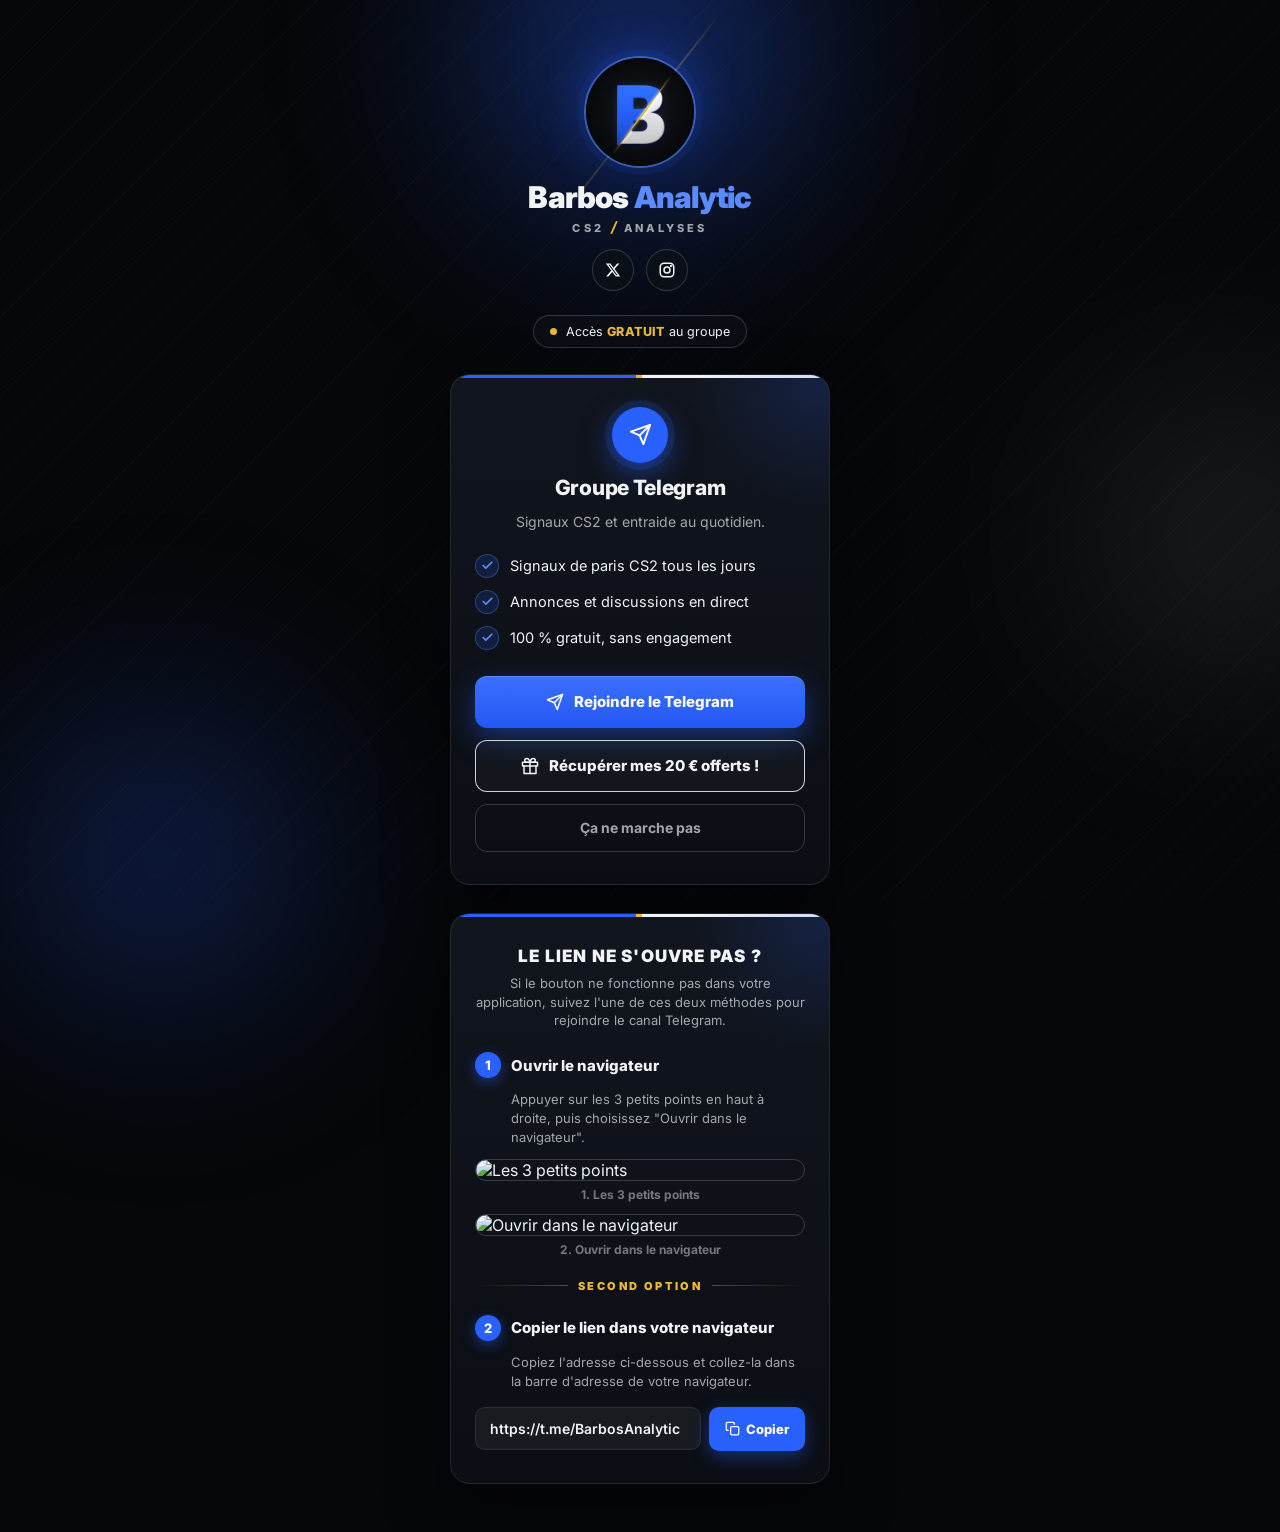
==== commit 24eda0a3: "Add files via upload" ====
--- a/index.html
+++ b/index.html
@@ -3,196 +3,259 @@
 <head>
 <meta charset="utf-8">
 <meta name="viewport" content="width=device-width, initial-scale=1">
+<meta name="theme-color" content="#06070A">
 <title>Barbos Analytic</title>
+<link rel="icon" href="images/logo.webp">
 <link rel="preconnect" href="https://fonts.googleapis.com">
-<link href="https://fonts.googleapis.com/css2?family=Playfair+Display:wght@600;700&family=Manrope:wght@400;500;600;700;800&display=swap" rel="stylesheet">
+<link rel="preconnect" href="https://fonts.gstatic.com" crossorigin>
+<link href="https://fonts.googleapis.com/css2?family=Inter:wght@400;500;600;700;800;900&display=swap" rel="stylesheet">
 <style>
+  :root{
+    --bg:#06070A; --panel:#0E1117; --panel-2:#141821;
+    --line:rgba(242,243,245,.09); --line-strong:rgba(242,243,245,.18);
+    --blue:#2861FF; --blue-hi:#5B8BFF; --blue-soft:rgba(40,97,255,.16);
+    --gold:#E8B931; --gold-soft:rgba(232,185,49,.35);
+    --white:#F2F3F5;
+    --text:#F2F3F5; --muted:rgba(242,243,245,.66); --faint:rgba(242,243,245,.46);
+    /* signature du logo : bleu | lame dorée | blanc */
+    --split:linear-gradient(100deg,var(--blue) 0 49%,var(--gold) 49% 50.6%,var(--white) 50.6% 100%);
+    --sans:'Inter',system-ui,-apple-system,'Segoe UI',Roboto,Arial,sans-serif;
+  }
   *{box-sizing:border-box}
   html{scroll-behavior:smooth}
-  body{margin:0; background:#0D1117;}
-  a{text-decoration:none}
-
-  @keyframes drift1 {
-    0%, 100% { transform: translate(0, 0) scale(1); }
-    50% { transform: translate(50px, -40px) scale(1.12); }
-  }
-  @keyframes drift2 {
-    0%, 100% { transform: translate(0, 0) scale(1); }
-    50% { transform: translate(-60px, 50px) scale(1.08); }
-  }
-  @keyframes drift3 {
-    0%, 100% { transform: translate(0, 0) scale(1); }
-    50% { transform: translate(40px, 45px) scale(1.15); }
-  }
-  .bg-blob {
-    position: fixed;
-    border-radius: 50%;
-    filter: blur(90px);
-    pointer-events: none;
-    z-index: 0;
-    will-change: transform;
-  }
-  .bg-blob-1 {
-    top: -140px; left: -100px; width: 440px; height: 440px;
-    background: radial-gradient(circle, rgba(197,160,89,0.55), rgba(197,160,89,0) 70%);
-    animation: drift1 22s ease-in-out infinite;
-  }
-  .bg-blob-2 {
-    top: 28%; right: -160px; width: 480px; height: 480px;
-    background: radial-gradient(circle, rgba(230,232,234,0.20), rgba(230,232,234,0) 70%);
-    animation: drift2 26s ease-in-out infinite;
-  }
-  .bg-blob-3 {
-    bottom: -160px; left: 8%; width: 400px; height: 400px;
-    background: radial-gradient(circle, rgba(197,160,89,0.38), rgba(197,160,89,0) 70%);
-    animation: drift3 30s ease-in-out infinite;
-  }
-  @media (prefers-reduced-motion: reduce) {
-    .bg-blob { animation: none; }
-  }
-
-  .btn-animate {
-    transition: transform 0.15s ease, box-shadow 0.15s ease;
-  }
-  .btn-animate:hover {
-    transform: translateY(-2px) scale(1.02);
-    box-shadow: 0 8px 18px rgba(197,160,89,0.35);
-  }
-  .btn-animate:active {
-    transform: translateY(0) scale(0.96);
-    box-shadow: none;
-  }
-
-  .glass-card {
-    background: linear-gradient(135deg, #F2F3F5 0%, #E6E8EA 55%, #DCD3C0 100%);
+  body{margin:0;background:var(--bg);color:var(--text);font-family:var(--sans);-webkit-font-smoothing:antialiased}
+  a{color:inherit;text-decoration:none}
+  svg{display:block}
+
+  /* ---------- fond : hachures diagonales + halos bleus ---------- */
+  .bg{position:fixed;inset:0;z-index:0;pointer-events:none;
+    background:repeating-linear-gradient(135deg,rgba(242,243,245,.024) 0 1px,transparent 1px 28px)}
+  .bg-blob{position:fixed;border-radius:50%;filter:blur(90px);pointer-events:none;z-index:0;will-change:transform}
+  .bg-blob-1{top:-160px;left:50%;margin-left:-260px;width:520px;height:420px;
+    background:radial-gradient(circle,rgba(40,97,255,.55),rgba(40,97,255,0) 70%);animation:drift1 22s ease-in-out infinite}
+  .bg-blob-2{top:34%;right:-180px;width:460px;height:460px;
+    background:radial-gradient(circle,rgba(242,243,245,.12),rgba(242,243,245,0) 70%);animation:drift2 26s ease-in-out infinite}
+  .bg-blob-3{bottom:-180px;left:-60px;width:440px;height:440px;
+    background:radial-gradient(circle,rgba(40,97,255,.34),rgba(40,97,255,0) 70%);animation:drift3 30s ease-in-out infinite}
+  @keyframes drift1{0%,100%{transform:translate(0,0) scale(1)}50%{transform:translate(40px,30px) scale(1.1)}}
+  @keyframes drift2{0%,100%{transform:translate(0,0) scale(1)}50%{transform:translate(-60px,50px) scale(1.08)}}
+  @keyframes drift3{0%,100%{transform:translate(0,0) scale(1)}50%{transform:translate(40px,-45px) scale(1.15)}}
+
+  .page{position:relative;z-index:1;width:100%;min-height:100vh;display:flex;flex-direction:column;align-items:center;padding:56px 20px 48px}
+
+  /* ---------- en-tête ---------- */
+  .hero{position:relative;display:flex;flex-direction:column;align-items:center;gap:14px;margin-bottom:24px}
+  .blade{position:absolute;top:-70px;left:50%;width:2px;height:260px;margin-left:-1px;z-index:-1;
+    background:linear-gradient(180deg,rgba(232,185,49,0),rgba(232,185,49,.55) 45%,rgba(232,185,49,0));
+    transform:rotate(38deg);filter:blur(.3px)}
+  .logo{width:112px;height:112px;border-radius:50%;object-fit:cover;
+    border:2px solid rgba(91,139,255,.6);
+    box-shadow:0 0 0 7px rgba(40,97,255,.08),0 0 46px rgba(40,97,255,.45),0 12px 28px rgba(0,0,0,.6)}
+  .title{display:flex;flex-direction:column;align-items:center;gap:7px}
+  h1{margin:0;font-size:30px;font-weight:900;letter-spacing:-.8px;line-height:1.05;text-align:center}
+  h1 span{color:var(--blue-hi)}
+  .tagline{display:flex;align-items:center;gap:9px;font-size:11px;font-weight:800;letter-spacing:3.2px;text-transform:uppercase;color:var(--muted)}
+  .tagline i{width:2px;height:13px;border-radius:1px;background:var(--gold);transform:skewX(-24deg)}
+  .socials{display:flex;align-items:center;justify-content:center;gap:12px}
+  .social{display:flex;align-items:center;justify-content:center;width:42px;height:42px;border-radius:50%;
+    border:1px solid var(--line-strong);background:rgba(14,17,23,.6);color:var(--white)}
+  .social:hover{border-color:var(--blue-hi);color:var(--blue-hi)}
+
+  .pill{display:inline-flex;align-items:center;gap:9px;padding:8px 16px;border-radius:999px;margin-bottom:26px;
+    border:1px solid var(--line-strong);background:rgba(14,17,23,.7);font-size:12.5px;color:var(--text)}
+  .pill .dot{width:7px;height:7px;border-radius:50%;background:var(--gold);box-shadow:0 0 0 0 rgba(232,185,49,.6);animation:pulse 2.4s ease-out infinite}
+  .pill b{color:var(--gold);font-weight:800;letter-spacing:.4px}
+  @keyframes pulse{0%{box-shadow:0 0 0 0 rgba(232,185,49,.55)}70%{box-shadow:0 0 0 8px rgba(232,185,49,0)}100%{box-shadow:0 0 0 0 rgba(232,185,49,0)}}
+
+  /* ---------- cartes ---------- */
+  .card{position:relative;overflow:hidden;width:100%;max-width:380px;border-radius:20px;padding:32px 24px;
+    background:linear-gradient(180deg,#11151D 0%,#0B0E14 100%);border:1px solid var(--line);
+    box-shadow:0 24px 60px rgba(0,0,0,.55)}
+  .card::before{content:"";position:absolute;left:0;right:0;top:0;height:3px;background:var(--split)}
+  .card::after{content:"";position:absolute;top:-120px;right:-120px;width:260px;height:260px;border-radius:50%;
+    background:radial-gradient(circle,rgba(40,97,255,.16),rgba(40,97,255,0) 70%);pointer-events:none}
+  .card + .card{margin-top:28px}
+  .stack{position:relative;z-index:1;display:flex;flex-direction:column;gap:22px}
+
+  .card-head{display:flex;flex-direction:column;align-items:center;gap:12px;text-align:center}
+  .tg-icon{width:56px;height:56px;border-radius:50%;display:flex;align-items:center;justify-content:center;
+    background:var(--blue);box-shadow:0 0 0 7px rgba(40,97,255,.14),0 10px 30px rgba(40,97,255,.5)}
+  h2{margin:0;font-size:21px;font-weight:800;letter-spacing:-.3px;color:var(--white)}
+  .card-head p{margin:0;font-size:14px;line-height:1.45;color:var(--muted)}
+
+  .checks{display:flex;flex-direction:column;gap:12px}
+  .check{display:flex;align-items:center;gap:11px;font-size:14.5px;color:var(--text)}
+  .check i{flex:none;width:24px;height:24px;border-radius:50%;display:flex;align-items:center;justify-content:center;
+    background:var(--blue-soft);border:1px solid rgba(91,139,255,.35)}
+
+  .actions{display:flex;flex-direction:column;gap:12px;margin-top:4px}
+  .btn{display:flex;align-items:center;justify-content:center;gap:10px;height:52px;border-radius:12px;font-weight:800;font-size:15px;
+    transition:transform .15s ease,box-shadow .15s ease,background .15s ease,border-color .15s ease}
+  .btn:hover{transform:translateY(-2px) scale(1.02)}
+  .btn:active{transform:translateY(0) scale(.96);box-shadow:none}
+  .btn:focus-visible,.copy:focus-visible,.social:focus-visible{outline:2px solid var(--blue-hi);outline-offset:3px}
+  .btn-primary{background:linear-gradient(180deg,#3A70FF 0%,#2457F2 100%);color:#fff;
+    box-shadow:0 10px 28px rgba(40,97,255,.42),inset 0 1px 0 rgba(255,255,255,.18)}
+  .btn-primary:hover{box-shadow:0 14px 34px rgba(40,97,255,.55),inset 0 1px 0 rgba(255,255,255,.18)}
+  .btn-light{background:rgba(242,243,245,.03);border:1.5px solid rgba(242,243,245,.85);color:var(--white)}
+  .btn-light:hover{background:rgba(242,243,245,.08);box-shadow:0 10px 24px rgba(0,0,0,.45)}
+  .btn-ghost{height:48px;font-size:14px;font-weight:700;border:1.5px solid var(--line-strong);color:var(--muted)}
+  .btn-ghost:hover{border-color:var(--blue-hi);color:var(--white)}
+
+  /* ---------- aide ---------- */
+  .help-head{display:flex;flex-direction:column;gap:8px;text-align:center}
+  .help-head h2{font-size:17px;font-weight:900;letter-spacing:1.2px}
+  .help-head p{margin:0;font-size:13px;line-height:1.45;color:var(--muted)}
+  .steps{display:flex;flex-direction:column;gap:12px}
+  .step{display:flex;align-items:center;gap:10px}
+  .num{flex:none;width:26px;height:26px;border-radius:50%;display:flex;align-items:center;justify-content:center;
+    background:var(--blue);color:#fff;font-weight:800;font-size:13px;box-shadow:0 4px 14px rgba(40,97,255,.45)}
+  .step b{font-size:15px;font-weight:800;color:var(--white)}
+  .step-text{margin:0 0 0 36px;font-size:13px;line-height:1.45;color:var(--muted)}
+  .shot{display:flex;flex-direction:column;gap:6px}
+  .shot:first-of-type{margin-top:6px}
+  .shot img{width:100%;border-radius:12px;border:1px solid var(--line-strong)}
+  .shot span{font-size:12px;font-weight:700;color:var(--faint);text-align:center}
+
+  .divider{display:flex;align-items:center;gap:10px}
+  .divider span{flex:1;height:1px;background:linear-gradient(90deg,rgba(232,185,49,0),var(--gold-soft))}
+  .divider span:last-child{background:linear-gradient(90deg,var(--gold-soft),rgba(232,185,49,0))}
+  .divider b{font-size:11px;font-weight:900;letter-spacing:2.4px;color:var(--gold)}
+
+  .copy-row{display:flex;align-items:center;gap:8px;margin-top:4px}
+  .url{flex:1;min-width:0;padding:12px 14px;border-radius:10px;background:rgba(242,243,245,.05);border:1px solid var(--line);
+    font-size:14px;font-weight:600;color:var(--white);overflow:hidden;text-overflow:ellipsis;white-space:nowrap}
+  .copy{flex:none;display:flex;align-items:center;gap:6px;height:44px;padding:0 16px;border-radius:10px;border:none;cursor:pointer;
+    background:var(--blue);color:#fff;font:inherit;font-weight:800;font-size:13px;box-shadow:0 6px 18px rgba(40,97,255,.4)}
+  .copy:hover{background:#3A70FF}
+
+  @media (prefers-reduced-motion:reduce){
+    .bg-blob,.pill .dot{animation:none}
+    .btn{transition:none}
   }
 </style>
 </head>
 <body>
 
+<div class="bg"></div>
 <div class="bg-blob bg-blob-1"></div>
 <div class="bg-blob bg-blob-2"></div>
 <div class="bg-blob bg-blob-3"></div>
 
-<div style="position: relative; z-index: 1; width: 100%; min-height: 100vh; display: flex; flex-direction: column; align-items: center; padding: 56px 20px 48px; font-family: 'Manrope', system-ui, sans-serif;">
-
-  <div style="display: flex; flex-direction: column; align-items: center; gap: 14px; margin-bottom: 22px;">
-    <img src="images/logo.webp" alt="Barbos Analytic" style="width: 104px; height: 104px; border-radius: 50%; object-fit: cover; border: 2px solid #C5A059; box-shadow: 0 8px 24px rgba(0,0,0,0.45);">
-    <div style="display: flex; flex-direction: column; align-items: center; gap: 6px;">
-      <h1 style="margin: 0; font-family: 'Playfair Display', Georgia, serif; font-size: 27px; font-weight: 600; color: #E6E8EA; text-align: center; letter-spacing: 0.3px;">Barbos Analytic</h1>
-      <span style="font-size: 11px; font-weight: 700; letter-spacing: 3px; color: #C5A059; text-transform: uppercase;">CS2 · Analyses</span>
-    </div>
-    <div style="display: flex; align-items: center; justify-content: center; gap: 12px;">
-      <a href="https://x.com/BarbosAnalytic" target="_blank" rel="noopener" aria-label="Barbos Analytic sur X (Twitter)" class="btn-animate" style="display: flex; align-items: center; justify-content: center; width: 40px; height: 40px; border-radius: 50%; border: 1px solid rgba(197,160,89,0.5);">
-        <svg width="16" height="16" viewBox="0 0 24 24" fill="#C5A059" aria-hidden="true"><path d="M18.244 2.25h3.308l-7.227 8.26 8.502 11.24H16.17l-5.214-6.817L4.99 21.75H1.68l7.73-8.835L1.254 2.25H8.08l4.713 6.231zm-1.161 17.52h1.833L7.084 4.126H5.117z"></path></svg>
-      </a>
-      <a href="https://www.instagram.com/barbosanalytic/" target="_blank" rel="noopener" aria-label="Barbos Analytic sur Instagram" class="btn-animate" style="display: flex; align-items: center; justify-content: center; width: 40px; height: 40px; border-radius: 50%; border: 1px solid rgba(197,160,89,0.5);">
-        <svg width="18" height="18" viewBox="0 0 24 24" fill="none" stroke="#C5A059" stroke-width="2" stroke-linecap="round" stroke-linejoin="round" aria-hidden="true"><rect x="3" y="3" width="18" height="18" rx="5"></rect><circle cx="12" cy="12" r="4"></circle><circle cx="17.5" cy="6.5" r="0.6" fill="#C5A059"></circle></svg>
-      </a>
-    </div>
+<div class="page">
+
+  <header class="hero">
+    <span class="blade" aria-hidden="true"></span>
+    <img class="logo" src="images/logo.webp" alt="Barbos Analytic">
+    <div class="title">
+      <h1>Barbos <span>Analytic</span></h1>
+      <span class="tagline">CS2 <i aria-hidden="true"></i> Analyses</span>
+    </div>
+    <div class="socials">
+      <a href="https://x.com/BarbosAnalytic" target="_blank" rel="noopener" aria-label="Barbos Analytic sur X (Twitter)" class="social">
+        <svg width="16" height="16" viewBox="0 0 24 24" fill="currentColor" aria-hidden="true"><path d="M18.244 2.25h3.308l-7.227 8.26 8.502 11.24H16.17l-5.214-6.817L4.99 21.75H1.68l7.73-8.835L1.254 2.25H8.08l4.713 6.231zm-1.161 17.52h1.833L7.084 4.126H5.117z"></path></svg>
+      </a>
+      <a href="https://www.instagram.com/barbosanalytic/" target="_blank" rel="noopener" aria-label="Barbos Analytic sur Instagram" class="social">
+        <svg width="18" height="18" viewBox="0 0 24 24" fill="none" stroke="currentColor" stroke-width="2" stroke-linecap="round" stroke-linejoin="round" aria-hidden="true"><rect x="3" y="3" width="18" height="18" rx="5"></rect><circle cx="12" cy="12" r="4"></circle><circle cx="17.5" cy="6.5" r="0.6" fill="currentColor"></circle></svg>
+      </a>
+    </div>
+  </header>
+
+  <div class="pill">
+    <span class="dot" aria-hidden="true"></span>
+    <span>Accès <b>GRATUIT</b> au groupe</span>
   </div>
 
-  <div style="display: inline-flex; align-items: center; gap: 8px; padding: 8px 16px; border-radius: 999px; border: 1px solid rgba(197,160,89,0.4); margin-bottom: 26px;">
-    <span style="width: 6px; height: 6px; border-radius: 50%; background: #C5A059;"></span>
-    <span style="font-size: 12px; color: #E6E8EA;">Accès <span style="color: #C5A059; font-weight: 700;">GRATUIT</span> au groupe</span>
-  </div>
-
-  <div class="glass-card" style="width: 100%; max-width: 380px; border-radius: 20px; border-top: 3px solid #C5A059; padding: 32px 24px; box-shadow: 0 24px 60px rgba(0,0,0,0.4);">
-   <div style="position: relative; z-index: 1; display: flex; flex-direction: column; gap: 22px;">
-
-    <div style="display: flex; flex-direction: column; align-items: center; gap: 12px;">
-      <div style="width: 52px; height: 52px; border-radius: 50%; background: #C5A059; display: flex; align-items: center; justify-content: center;">
-        <svg width="22" height="22" viewBox="0 0 24 24" fill="none" stroke="#0D1117" stroke-width="2" stroke-linecap="round" stroke-linejoin="round"><line x1="22" y1="2" x2="11" y2="13"></line><polygon points="22 2 15 22 11 13 2 9 22 2"></polygon></svg>
-      </div>
-      <h2 style="margin: 0; font-size: 20px; font-weight: 700; color: #0D1117; text-align: center;">Groupe Telegram</h2>
-      <p style="margin: 0; font-size: 14px; color: rgba(13,17,23,0.65); text-align: center; line-height: 1.4;">Signaux CS2 et entraide au quotidien.</p>
-    </div>
-
-    <div style="display: flex; flex-direction: column; gap: 12px;">
-      <div style="display: flex; align-items: center; gap: 10px;">
-        <span style="flex: none; width: 24px; height: 24px; border-radius: 50%; background: rgba(197,160,89,0.18); display: flex; align-items: center; justify-content: center;">
-          <svg width="13" height="13" viewBox="0 0 24 24" fill="none" stroke="#C5A059" stroke-width="3" stroke-linecap="round" stroke-linejoin="round"><polyline points="20 6 9 17 4 12"></polyline></svg>
-        </span>
-        <span style="font-size: 14px; color: #0D1117;">Signaux de paris CS2 tous les jours</span>
-      </div>
-      <div style="display: flex; align-items: center; gap: 10px;">
-        <span style="flex: none; width: 24px; height: 24px; border-radius: 50%; background: rgba(197,160,89,0.18); display: flex; align-items: center; justify-content: center;">
-          <svg width="13" height="13" viewBox="0 0 24 24" fill="none" stroke="#C5A059" stroke-width="3" stroke-linecap="round" stroke-linejoin="round"><polyline points="20 6 9 17 4 12"></polyline></svg>
-        </span>
-        <span style="font-size: 14px; color: #0D1117;">Annonces et discussions en direct</span>
-      </div>
-      <div style="display: flex; align-items: center; gap: 10px;">
-        <span style="flex: none; width: 24px; height: 24px; border-radius: 50%; background: rgba(197,160,89,0.18); display: flex; align-items: center; justify-content: center;">
-          <svg width="13" height="13" viewBox="0 0 24 24" fill="none" stroke="#C5A059" stroke-width="3" stroke-linecap="round" stroke-linejoin="round"><polyline points="20 6 9 17 4 12"></polyline></svg>
-        </span>
-        <span style="font-size: 14px; color: #0D1117;">100 % gratuit, sans engagement</span>
-      </div>
-    </div>
-
-    <div style="display: flex; flex-direction: column; gap: 12px; margin-top: 4px;">
-      <a href="https://t.me/BarbosAnalytic" class="btn-animate" style="display: flex; align-items: center; justify-content: center; gap: 10px; height: 52px; border-radius: 12px; background: #C5A059; color: #0D1117; font-weight: 700; font-size: 15px;">
-        <svg width="18" height="18" viewBox="0 0 24 24" fill="none" stroke="#0D1117" stroke-width="2" stroke-linecap="round" stroke-linejoin="round"><line x1="22" y1="2" x2="11" y2="13"></line><polygon points="22 2 15 22 11 13 2 9 22 2"></polygon></svg>
+  <section class="card">
+   <div class="stack">
+
+    <div class="card-head">
+      <div class="tg-icon">
+        <svg width="23" height="23" viewBox="0 0 24 24" fill="none" stroke="#fff" stroke-width="2" stroke-linecap="round" stroke-linejoin="round" aria-hidden="true"><line x1="22" y1="2" x2="11" y2="13"></line><polygon points="22 2 15 22 11 13 2 9 22 2"></polygon></svg>
+      </div>
+      <h2>Groupe Telegram</h2>
+      <p>Signaux CS2 et entraide au quotidien.</p>
+    </div>
+
+    <div class="checks">
+      <div class="check">
+        <i><svg width="13" height="13" viewBox="0 0 24 24" fill="none" stroke="#5B8BFF" stroke-width="3.2" stroke-linecap="round" stroke-linejoin="round" aria-hidden="true"><polyline points="20 6 9 17 4 12"></polyline></svg></i>
+        <span>Signaux de paris CS2 tous les jours</span>
+      </div>
+      <div class="check">
+        <i><svg width="13" height="13" viewBox="0 0 24 24" fill="none" stroke="#5B8BFF" stroke-width="3.2" stroke-linecap="round" stroke-linejoin="round" aria-hidden="true"><polyline points="20 6 9 17 4 12"></polyline></svg></i>
+        <span>Annonces et discussions en direct</span>
+      </div>
+      <div class="check">
+        <i><svg width="13" height="13" viewBox="0 0 24 24" fill="none" stroke="#5B8BFF" stroke-width="3.2" stroke-linecap="round" stroke-linejoin="round" aria-hidden="true"><polyline points="20 6 9 17 4 12"></polyline></svg></i>
+        <span>100 % gratuit, sans engagement</span>
+      </div>
+    </div>
+
+    <div class="actions">
+      <a href="https://t.me/BarbosAnalytic" class="btn btn-primary">
+        <svg width="18" height="18" viewBox="0 0 24 24" fill="none" stroke="#fff" stroke-width="2" stroke-linecap="round" stroke-linejoin="round" aria-hidden="true"><line x1="22" y1="2" x2="11" y2="13"></line><polygon points="22 2 15 22 11 13 2 9 22 2"></polygon></svg>
         Rejoindre le Telegram
       </a>
-      <a href="https://stake.bet/?c=BarbosAnalytics&offer=barbosanalytic" target="_blank" rel="noopener sponsored" class="btn-animate" style="display: flex; align-items: center; justify-content: center; gap: 10px; height: 52px; border-radius: 12px; background: #0D1117; border: 1.5px solid #C5A059; color: #C5A059; font-weight: 700; font-size: 15px;">
-        <svg width="18" height="18" viewBox="0 0 24 24" fill="none" stroke="#C5A059" stroke-width="2" stroke-linecap="round" stroke-linejoin="round"><polyline points="20 12 20 22 4 22 4 12"></polyline><rect x="2" y="7" width="20" height="5"></rect><line x1="12" y1="22" x2="12" y2="7"></line><path d="M12 7H7.5a2.5 2.5 0 0 1 0-5C11 2 12 7 12 7z"></path><path d="M12 7h4.5a2.5 2.5 0 0 0 0-5C13 2 12 7 12 7z"></path></svg>
+      <a href="https://stake.bet/?c=BarbosAnalytics&offer=barbosanalytic" target="_blank" rel="noopener sponsored" class="btn btn-light">
+        <svg width="18" height="18" viewBox="0 0 24 24" fill="none" stroke="currentColor" stroke-width="2" stroke-linecap="round" stroke-linejoin="round" aria-hidden="true"><polyline points="20 12 20 22 4 22 4 12"></polyline><rect x="2" y="7" width="20" height="5"></rect><line x1="12" y1="22" x2="12" y2="7"></line><path d="M12 7H7.5a2.5 2.5 0 0 1 0-5C11 2 12 7 12 7z"></path><path d="M12 7h4.5a2.5 2.5 0 0 0 0-5C13 2 12 7 12 7z"></path></svg>
         Récupérer mes 20 € offerts !
       </a>
-      <a href="#aide" class="btn-animate" style="display: flex; align-items: center; justify-content: center; gap: 10px; height: 48px; border-radius: 12px; background: transparent; border: 1.5px solid #0D1117; color: #0D1117; font-weight: 700; font-size: 14px;">
+      <a href="#aide" class="btn btn-ghost">
         Ça ne marche pas
       </a>
     </div>
    </div>
-  </div>
-
-  <div id="aide" class="glass-card" style="width: 100%; max-width: 380px; border-radius: 20px; border-top: 3px solid #C5A059; padding: 30px 24px; box-shadow: 0 24px 60px rgba(0,0,0,0.4); margin-top: 28px;">
-   <div style="position: relative; z-index: 1; display: flex; flex-direction: column; gap: 20px;">
-
-    <div style="display: flex; flex-direction: column; gap: 8px; text-align: center;">
-      <h2 style="margin: 0; font-size: 17px; font-weight: 800; letter-spacing: 1px; color: #0D1117;">LE LIEN NE S'OUVRE PAS ?</h2>
-      <p style="margin: 0; font-size: 13px; color: rgba(13,17,23,0.65); line-height: 1.4;">Si le bouton ne fonctionne pas dans votre application, suivez l'une de ces deux méthodes pour rejoindre le canal Telegram.</p>
-    </div>
-
-    <div style="display: flex; flex-direction: column; gap: 12px;">
-      <div style="display: flex; align-items: center; gap: 10px;">
-        <span style="flex: none; width: 26px; height: 26px; border-radius: 50%; background: #C5A059; color: #0D1117; font-weight: 800; font-size: 13px; display: flex; align-items: center; justify-content: center;">1</span>
-        <span style="font-size: 15px; font-weight: 700; color: #0D1117;">Ouvrir le navigateur</span>
-      </div>
-      <p style="margin: 0 0 0 36px; font-size: 13px; color: rgba(13,17,23,0.7); line-height: 1.4;">Appuyer sur les 3 petits points en haut à droite, puis choisissez "Ouvrir dans le navigateur".</p>
-
-      <div style="display: flex; flex-direction: column; gap: 6px; margin-top: 6px;">
-        <img src="images/step1-3points.jpg" alt="Les 3 petits points" style="width: 100%; border-radius: 12px; border: 1px solid rgba(13,17,23,0.12);">
-        <span style="font-size: 12px; font-weight: 700; color: rgba(13,17,23,0.6); text-align: center;">1. Les 3 petits points</span>
-      </div>
-      <div style="display: flex; flex-direction: column; gap: 6px;">
-        <img src="images/step2-navigateur.jpg" alt="Ouvrir dans le navigateur" style="width: 100%; border-radius: 12px; border: 1px solid rgba(13,17,23,0.12);">
-        <span style="font-size: 12px; font-weight: 700; color: rgba(13,17,23,0.6); text-align: center;">2. Ouvrir dans le navigateur</span>
-      </div>
-    </div>
-
-    <div style="display: flex; align-items: center; gap: 10px;">
-      <span style="flex: 1; height: 1px; background: rgba(197,160,89,0.4);"></span>
-      <span style="font-size: 11px; font-weight: 800; letter-spacing: 2px; color: #C5A059;">SECOND OPTION</span>
-      <span style="flex: 1; height: 1px; background: rgba(197,160,89,0.4);"></span>
-    </div>
-
-    <div style="display: flex; flex-direction: column; gap: 12px;">
-      <div style="display: flex; align-items: center; gap: 10px;">
-        <span style="flex: none; width: 26px; height: 26px; border-radius: 50%; background: #C5A059; color: #0D1117; font-weight: 800; font-size: 13px; display: flex; align-items: center; justify-content: center;">2</span>
-        <span style="font-size: 15px; font-weight: 700; color: #0D1117;">Copier le lien dans votre navigateur</span>
-      </div>
-      <p style="margin: 0 0 0 36px; font-size: 13px; color: rgba(13,17,23,0.7); line-height: 1.4;">Copiez l'adresse ci-dessous et collez-la dans la barre d'adresse de votre navigateur.</p>
-
-      <div style="display: flex; align-items: center; gap: 8px; margin-top: 4px;">
-        <div style="flex: 1; padding: 12px 14px; background: rgba(13,17,23,0.06); border-radius: 10px; font-size: 14px; font-weight: 600; color: #0D1117; overflow: hidden; text-overflow: ellipsis; white-space: nowrap;">https://t.me/BarbosAnalytic</div>
-        <button id="copyBtn" style="flex: none; display: flex; align-items: center; gap: 6px; height: 44px; padding: 0 16px; border-radius: 10px; border: none; background: #C5A059; color: #0D1117; font-weight: 700; font-size: 13px; cursor: pointer;">
-          <svg width="15" height="15" viewBox="0 0 24 24" fill="none" stroke="#0D1117" stroke-width="2" stroke-linecap="round" stroke-linejoin="round"><rect x="9" y="9" width="13" height="13" rx="2"></rect><path d="M5 15H4a2 2 0 0 1-2-2V4a2 2 0 0 1 2-2h9a2 2 0 0 1 2 2v1"></path></svg>
+  </section>
+
+  <section id="aide" class="card">
+   <div class="stack">
+
+    <div class="help-head">
+      <h2>LE LIEN NE S'OUVRE PAS ?</h2>
+      <p>Si le bouton ne fonctionne pas dans votre application, suivez l'une de ces deux méthodes pour rejoindre le canal Telegram.</p>
+    </div>
+
+    <div class="steps">
+      <div class="step">
+        <span class="num">1</span>
+        <b>Ouvrir le navigateur</b>
+      </div>
+      <p class="step-text">Appuyer sur les 3 petits points en haut à droite, puis choisissez "Ouvrir dans le navigateur".</p>
+
+      <div class="shot">
+        <img src="images/step1-3points.jpg" alt="Les 3 petits points">
+        <span>1. Les 3 petits points</span>
+      </div>
+      <div class="shot">
+        <img src="images/step2-navigateur.jpg" alt="Ouvrir dans le navigateur">
+        <span>2. Ouvrir dans le navigateur</span>
+      </div>
+    </div>
+
+    <div class="divider">
+      <span></span>
+      <b>SECOND OPTION</b>
+      <span></span>
+    </div>
+
+    <div class="steps">
+      <div class="step">
+        <span class="num">2</span>
+        <b>Copier le lien dans votre navigateur</b>
+      </div>
+      <p class="step-text">Copiez l'adresse ci-dessous et collez-la dans la barre d'adresse de votre navigateur.</p>
+
+      <div class="copy-row">
+        <div class="url">https://t.me/BarbosAnalytic</div>
+        <button id="copyBtn" class="copy" type="button">
+          <svg width="15" height="15" viewBox="0 0 24 24" fill="none" stroke="#fff" stroke-width="2" stroke-linecap="round" stroke-linejoin="round" aria-hidden="true"><rect x="9" y="9" width="13" height="13" rx="2"></rect><path d="M5 15H4a2 2 0 0 1-2-2V4a2 2 0 0 1 2-2h9a2 2 0 0 1 2 2v1"></path></svg>
           <span id="copyLabel">Copier</span>
         </button>
       </div>
     </div>
    </div>
-  </div>
+  </section>
 
 </div>
 
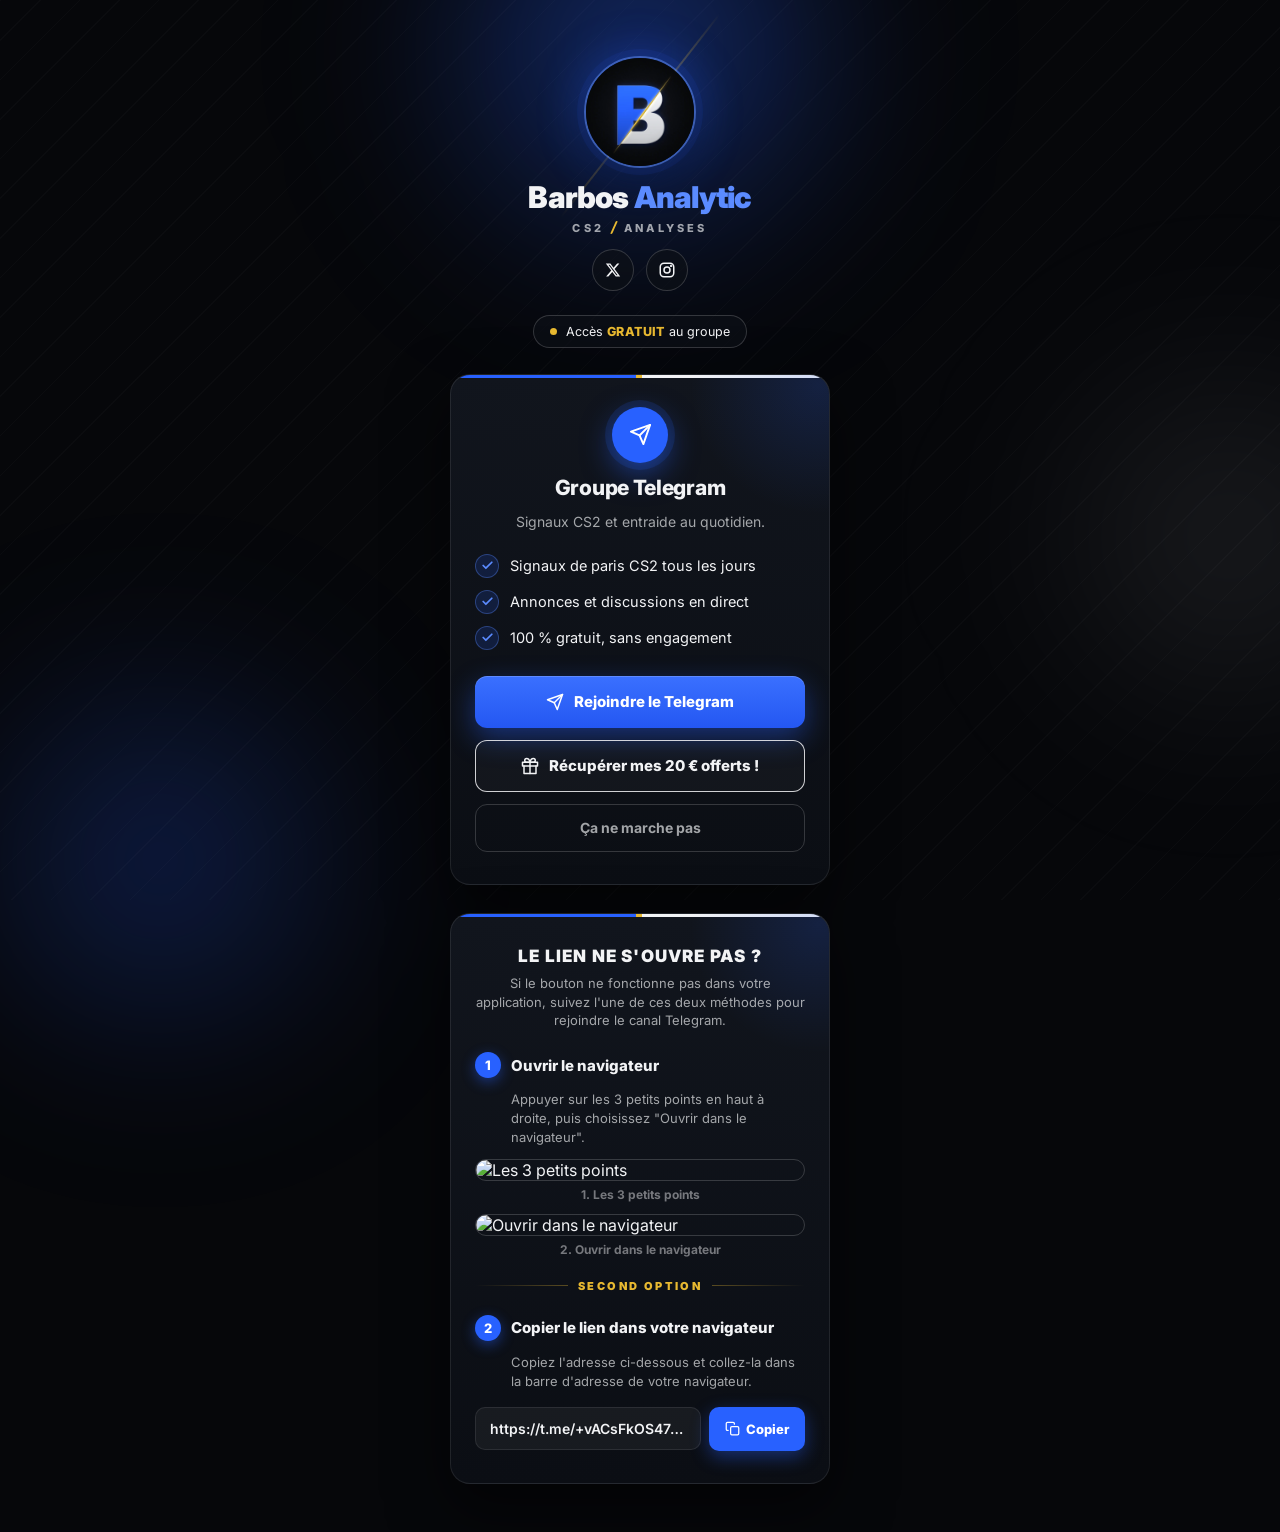
==== commit 4670834b: "Update Telegram links in index.html" ====
--- a/index.html
+++ b/index.html
@@ -5,7 +5,7 @@
 <meta name="viewport" content="width=device-width, initial-scale=1">
 <meta name="theme-color" content="#06070A">
 <title>Barbos Analytic</title>
-<link rel="icon" href="images/logo.webp">
+<link rel="icon" href="images/pp.webp">
 <link rel="preconnect" href="https://fonts.googleapis.com">
 <link rel="preconnect" href="https://fonts.gstatic.com" crossorigin>
 <link href="https://fonts.googleapis.com/css2?family=Inter:wght@400;500;600;700;800;900&display=swap" rel="stylesheet">
@@ -193,7 +193,7 @@
     </div>
 
     <div class="actions">
-      <a href="https://t.me/BarbosAnalytic" class="btn btn-primary">
+      <a href="https://t.me/+vACsFkOS47cyYzg0" class="btn btn-primary">
         <svg width="18" height="18" viewBox="0 0 24 24" fill="none" stroke="#fff" stroke-width="2" stroke-linecap="round" stroke-linejoin="round" aria-hidden="true"><line x1="22" y1="2" x2="11" y2="13"></line><polygon points="22 2 15 22 11 13 2 9 22 2"></polygon></svg>
         Rejoindre le Telegram
       </a>
@@ -247,7 +247,7 @@
       <p class="step-text">Copiez l'adresse ci-dessous et collez-la dans la barre d'adresse de votre navigateur.</p>
 
       <div class="copy-row">
-        <div class="url">https://t.me/BarbosAnalytic</div>
+        <div class="url">https://t.me/+vACsFkOS47cyYzg0</div>
         <button id="copyBtn" class="copy" type="button">
           <svg width="15" height="15" viewBox="0 0 24 24" fill="none" stroke="#fff" stroke-width="2" stroke-linecap="round" stroke-linejoin="round" aria-hidden="true"><rect x="9" y="9" width="13" height="13" rx="2"></rect><path d="M5 15H4a2 2 0 0 1-2-2V4a2 2 0 0 1 2-2h9a2 2 0 0 1 2 2v1"></path></svg>
           <span id="copyLabel">Copier</span>
@@ -267,7 +267,7 @@
       setTimeout(function () { label.textContent = 'Copier'; }, 2000);
     }
     if (navigator.clipboard && navigator.clipboard.writeText) {
-      navigator.clipboard.writeText('https://t.me/BarbosAnalytic').then(done).catch(done);
+      navigator.clipboard.writeText('https://t.me/+vACsFkOS47cyYzg0').then(done).catch(done);
     } else {
       done();
     }
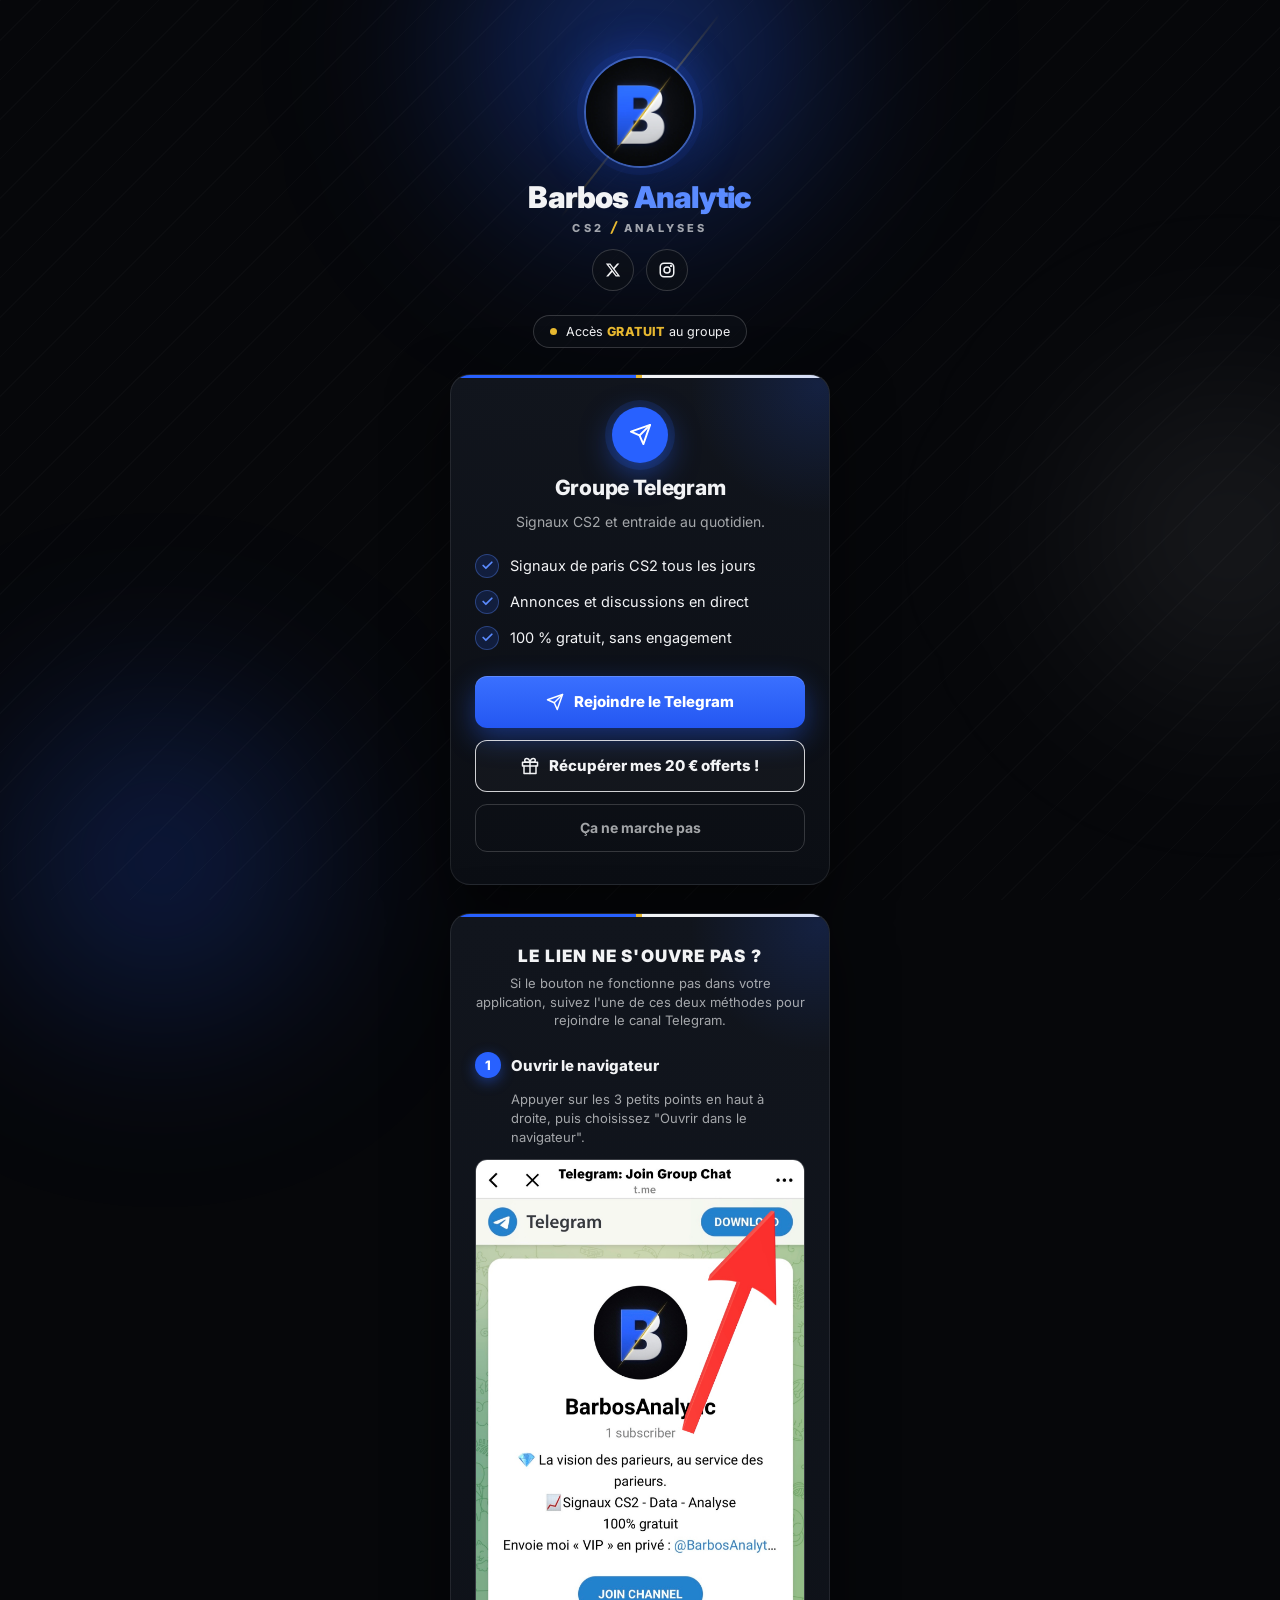
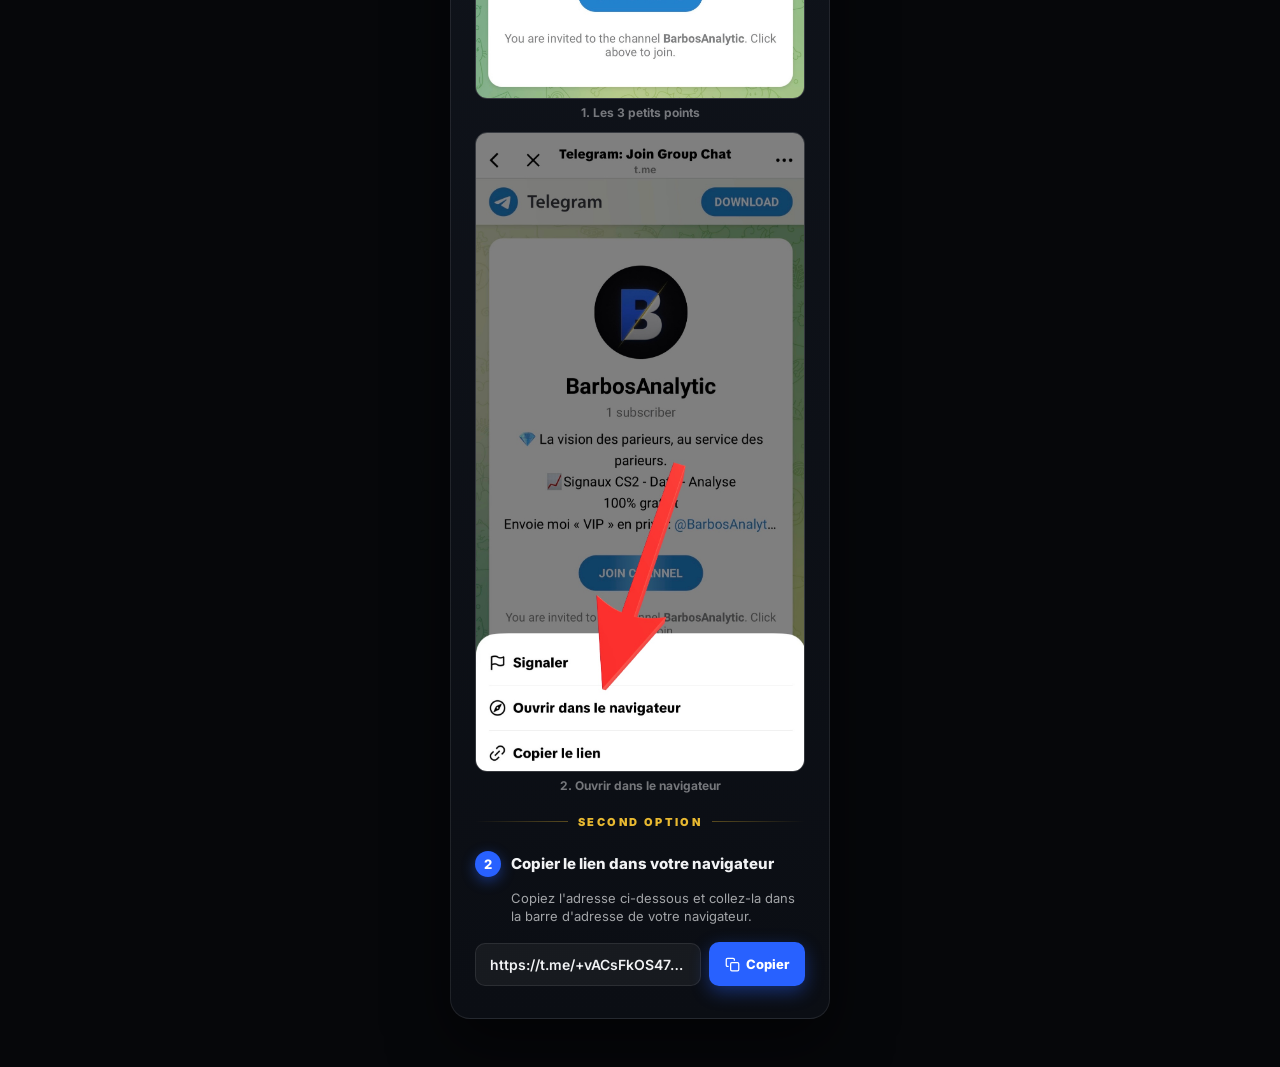
==== commit db392403: "Update image sources in index.html" ====
--- a/index.html
+++ b/index.html
@@ -146,7 +146,7 @@
 
   <header class="hero">
     <span class="blade" aria-hidden="true"></span>
-    <img class="logo" src="images/logo.webp" alt="Barbos Analytic">
+    <img class="logo" src="images/pp.webp" alt="Barbos Analytic">
     <div class="title">
       <h1>Barbos <span>Analytic</span></h1>
       <span class="tagline">CS2 <i aria-hidden="true"></i> Analyses</span>
@@ -224,11 +224,11 @@
       <p class="step-text">Appuyer sur les 3 petits points en haut à droite, puis choisissez "Ouvrir dans le navigateur".</p>
 
       <div class="shot">
-        <img src="images/step1-3points.jpg" alt="Les 3 petits points">
+        <img src="images/IMG_5513.jpeg" alt="Les 3 petits points">
         <span>1. Les 3 petits points</span>
       </div>
       <div class="shot">
-        <img src="images/step2-navigateur.jpg" alt="Ouvrir dans le navigateur">
+        <img src="images/IMG_5515.jpeg" alt="Ouvrir dans le navigateur">
         <span>2. Ouvrir dans le navigateur</span>
       </div>
     </div>
